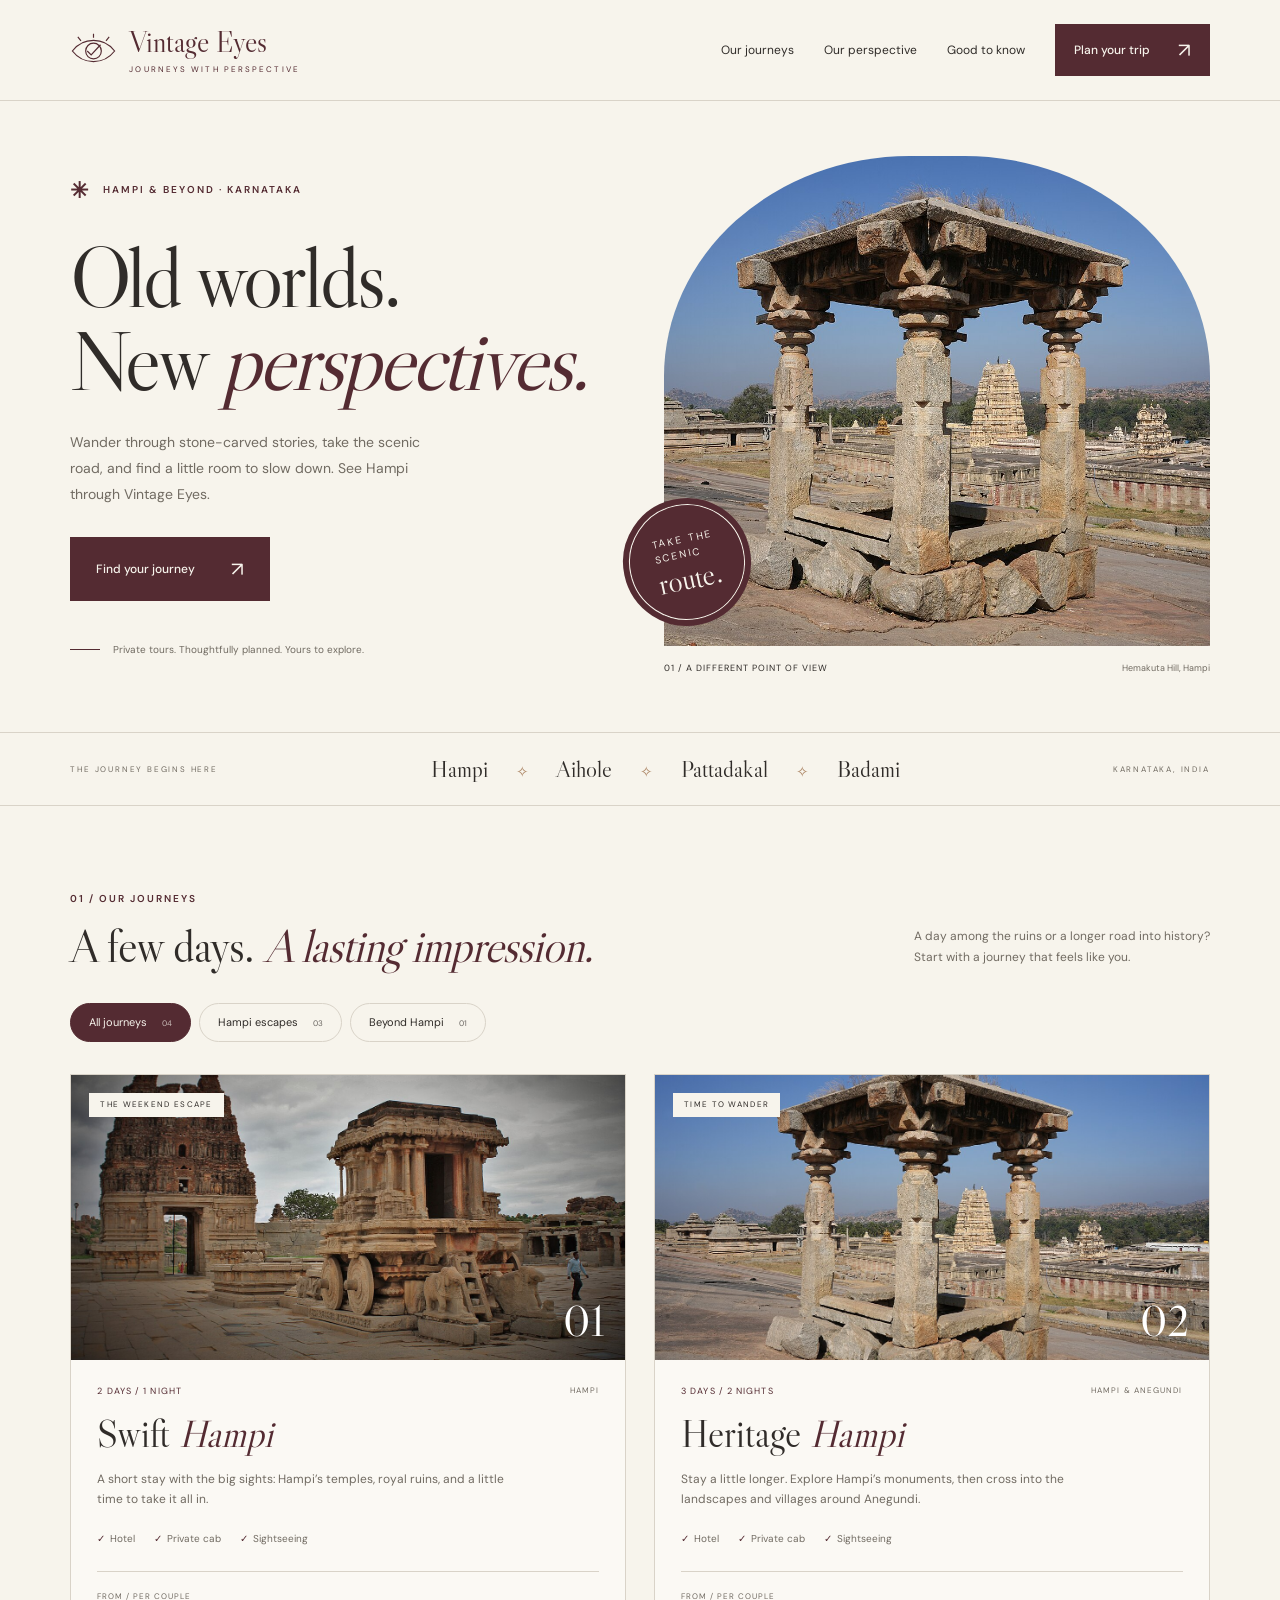
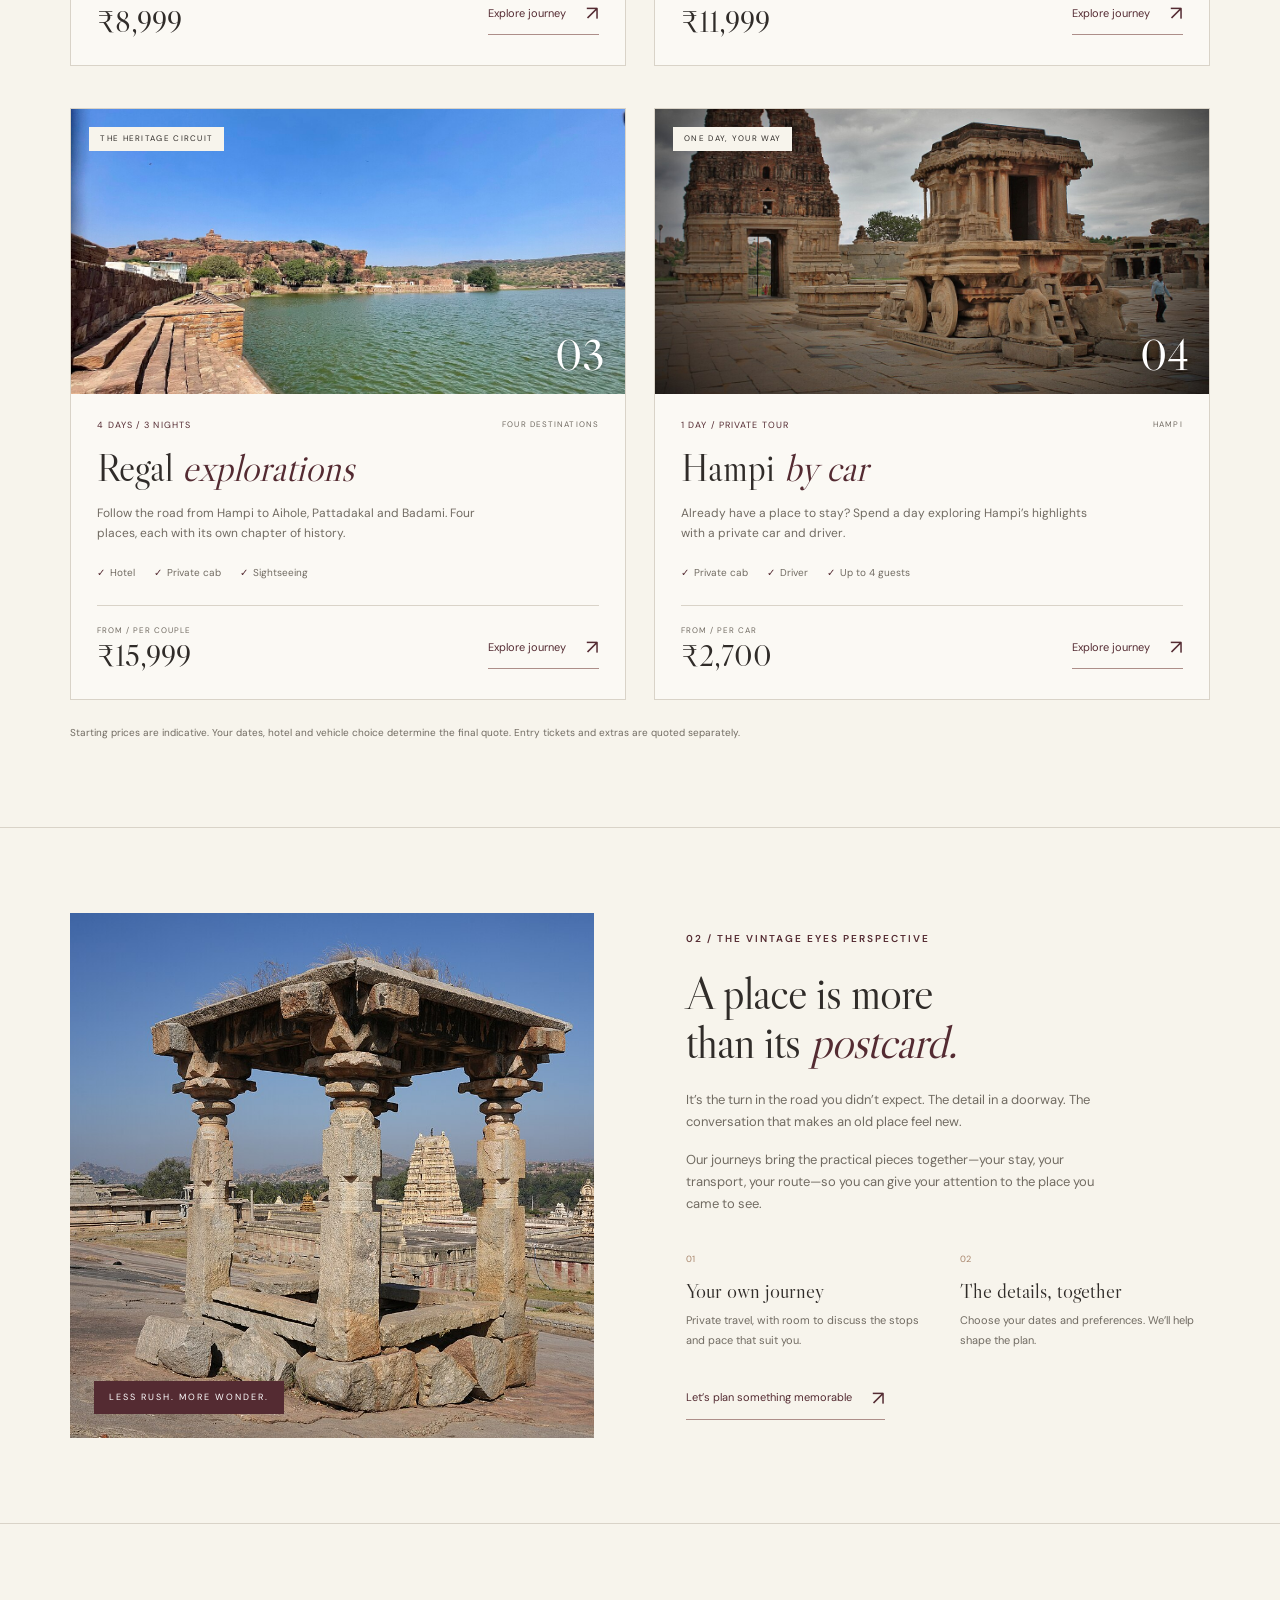
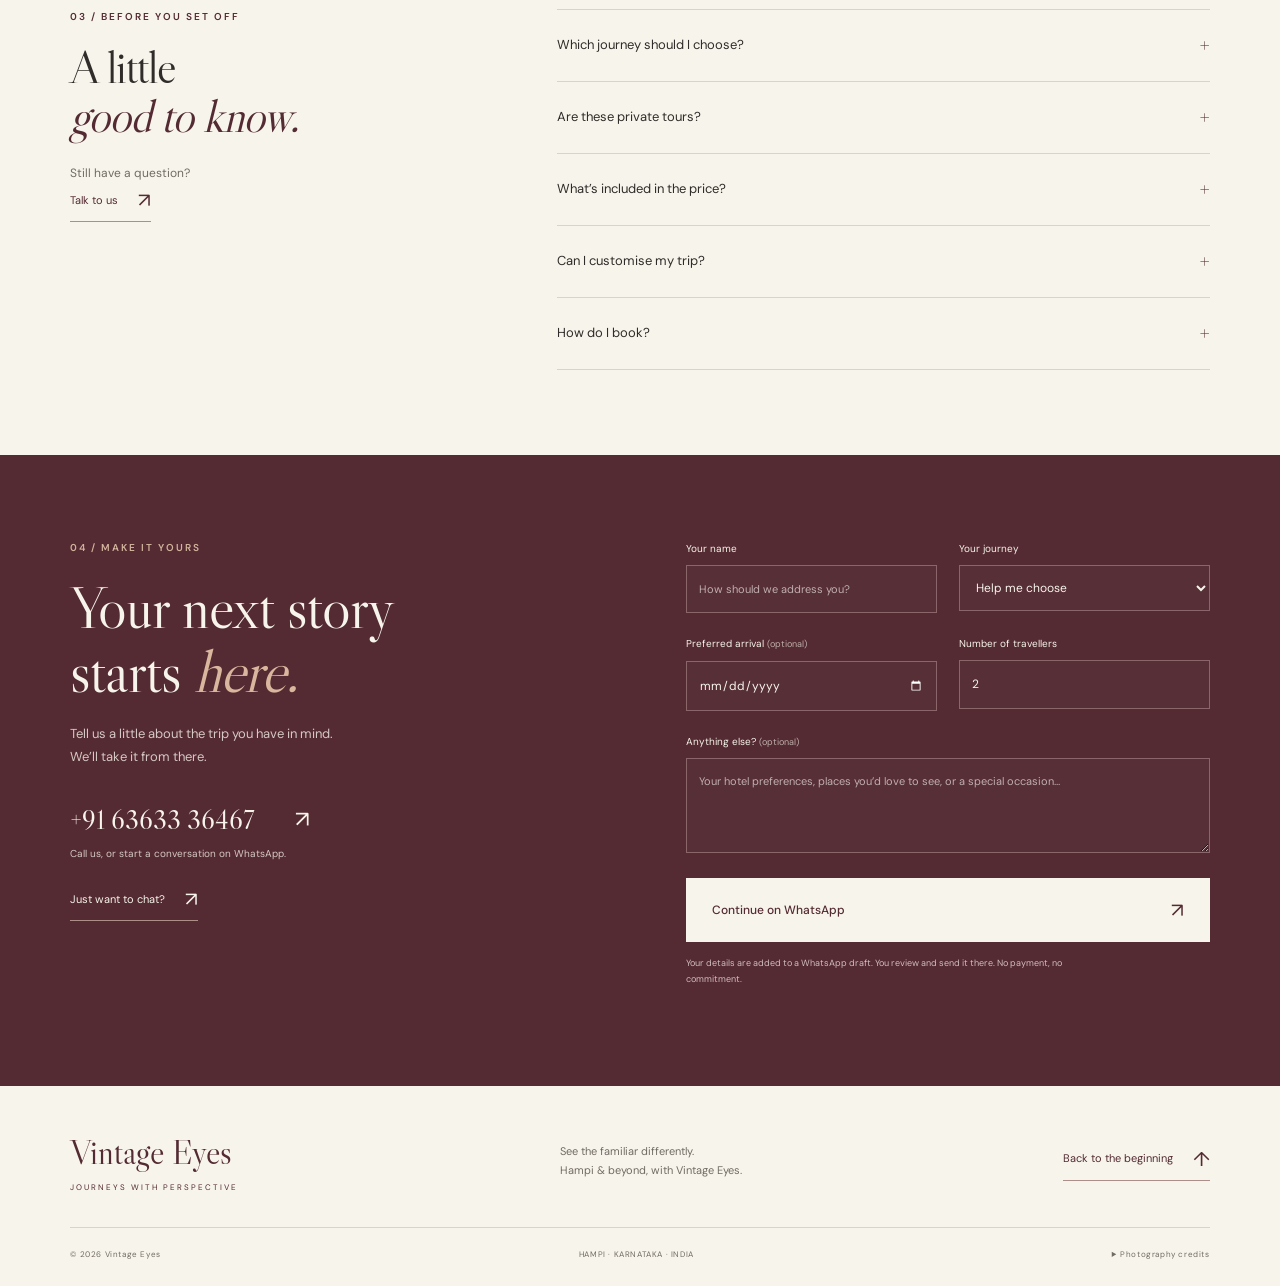
==== index.html @ c8a8be20 "Build initial Vintage Eyes static travel website" ====
<!doctype html>
<html lang="en">
<head>
  <meta charset="UTF-8">
  <meta name="viewport" content="width=device-width, initial-scale=1">
  <meta name="theme-color" content="#542b32">
  <title>Vintage Eyes — Hampi, at your own pace</title>
  <meta name="description" content="Discover Hampi with Vintage Eyes. Private sightseeing, two- and three-day Hampi stays, and a four-day heritage journey through Aihole, Pattadakal and Badami.">
  <meta property="og:title" content="Vintage Eyes — Hampi, at your own pace">
  <meta property="og:description" content="Four thoughtful ways to explore Hampi and beyond. Find your journey, then plan it with us.">
  <meta property="og:type" content="website">
  <link rel="icon" href="assets/favicon.svg" type="image/svg+xml">
  <link rel="stylesheet" href="assets/css/style.css">
  <script src="assets/js/site.js" defer></script>
</head>
<body>
  <a class="skip-link" href="#main">Skip to content</a>
  <header class="site-header">
    <a class="brand" href="./" aria-label="Vintage Eyes home"><svg viewBox="0 0 60 44" aria-hidden="true"><path d="M3 23C17 5 43 5 57 23C43 41 17 41 3 23Z"/><circle cx="30" cy="23" r="10"/><path d="m22 23 5 5 12-13M30 1v5M10 5l4 5M50 5l-4 5"/></svg><span>Vintage Eyes<small>JOURNEYS WITH PERSPECTIVE</small></span></a>
    <button class="menu-toggle" aria-expanded="false" aria-controls="navigation" hidden>Menu <span aria-hidden="true">☰</span></button>
    <nav id="navigation" aria-label="Main navigation"><a href="#journeys">Our journeys</a><a href="#perspective">Our perspective</a><a href="#questions">Good to know</a><a class="button small" href="#plan">Plan your trip <span aria-hidden="true">↗</span></a></nav>
  </header>
  <main id="main">
    <section class="hero" aria-labelledby="hero-title">
      <div class="hero-copy"><p class="eyebrow"><span class="sun" aria-hidden="true">✳</span> HAMPI & BEYOND · KARNATAKA</p><h1 id="hero-title">Old worlds.<br>New <em>perspectives.</em></h1><p class="hero-description">Wander through stone-carved stories, take the scenic road, and find a little room to slow down. See Hampi through Vintage Eyes.</p><a href="#journeys" class="button">Find your journey <span aria-hidden="true">↗</span></a><div class="hero-footnote"><span class="line" aria-hidden="true"></span> Private tours. Thoughtfully planned. Yours to explore.</div></div>
      <figure class="hero-image"><img src="assets/images/hampi.jpg" alt="A stone pavilion on Hemakuta Hill overlooking Virupaksha Temple in Hampi" width="1280" height="853" fetchpriority="high"><figcaption><span>01 / A DIFFERENT POINT OF VIEW</span><span>Hemakuta Hill, Hampi</span></figcaption><div class="image-stamp" aria-hidden="true">TAKE THE<br>SCENIC<br><i>route.</i></div></figure>
    </section>
    <div class="destination-strip"><span>THE JOURNEY BEGINS HERE</span><p>Hampi <i>✧</i> Aihole <i>✧</i> Pattadakal <i>✧</i> Badami</p><span>KARNATAKA, INDIA</span></div>
    <section id="journeys" class="journeys section" aria-labelledby="journeys-title">
      <div class="section-heading"><div><p class="eyebrow">01 / OUR JOURNEYS</p><h2 id="journeys-title">A few days. <em>A lasting impression.</em></h2></div><p>A day among the ruins or a longer road into history?<br>Start with a journey that feels like you.</p></div>
      <div class="filters" aria-label="Filter journeys" hidden><button class="filter active" data-filter="all" aria-pressed="true">All journeys <span>04</span></button><button class="filter" data-filter="hampi" aria-pressed="false">Hampi escapes <span>03</span></button><button class="filter" data-filter="circuit" aria-pressed="false">Beyond Hampi <span>01</span></button></div>
      <p id="filter-status" class="sr-only" aria-live="polite"></p>
      <div class="tour-grid">
        <article class="tour-card" data-category="hampi"><a class="tour-image" href="#plan" data-tour="swift" aria-label="Explore the Swift Hampi journey"><img src="assets/images/chariot.jpg" alt="The intricately carved Stone Chariot in the Vittala Temple courtyard" width="1280" height="853" loading="lazy"><span class="image-tag">THE WEEKEND ESCAPE</span><span class="tour-number">01</span></a><div class="tour-body"><p class="tour-meta">2 DAYS / 1 NIGHT <span>HAMPI</span></p><h3>Swift <em>Hampi</em></h3><p>A short stay with the big sights: Hampi’s temples, royal ruins, and a little time to take it all in.</p><div class="inclusion-row"><span>Hotel</span><span>Private cab</span><span>Sightseeing</span></div><div class="tour-bottom"><p><small>FROM / PER COUPLE</small><strong>₹8,999</strong></p><a class="text-link" href="#plan" data-tour="swift">Explore journey <span aria-hidden="true">↗</span></a></div></div></article>
        <article class="tour-card" data-category="hampi"><a class="tour-image" href="#plan" data-tour="heritage" aria-label="Explore the Heritage Hampi journey"><img src="assets/images/hampi.jpg" alt="Temples and boulders on Hemakuta Hill with Virupaksha Temple beyond" width="1280" height="853" loading="lazy"><span class="image-tag">TIME TO WANDER</span><span class="tour-number">02</span></a><div class="tour-body"><p class="tour-meta">3 DAYS / 2 NIGHTS <span>HAMPI & ANEGUNDI</span></p><h3>Heritage <em>Hampi</em></h3><p>Stay a little longer. Explore Hampi’s monuments, then cross into the landscapes and villages around Anegundi.</p><div class="inclusion-row"><span>Hotel</span><span>Private cab</span><span>Sightseeing</span></div><div class="tour-bottom"><p><small>FROM / PER COUPLE</small><strong>₹11,999</strong></p><a class="text-link" href="#plan" data-tour="heritage">Explore journey <span aria-hidden="true">↗</span></a></div></div></article>
        <article class="tour-card" data-category="circuit"><a class="tour-image" href="#plan" data-tour="regal" aria-label="Explore the Regal heritage circuit"><img src="assets/images/badami.jpg" alt="Agastya Lake, red sandstone cliffs and temples in Badami" width="1280" height="960" loading="lazy"><span class="image-tag">THE HERITAGE CIRCUIT</span><span class="tour-number">03</span></a><div class="tour-body"><p class="tour-meta">4 DAYS / 3 NIGHTS <span>FOUR DESTINATIONS</span></p><h3>Regal <em>explorations</em></h3><p>Follow the road from Hampi to Aihole, Pattadakal and Badami. Four places, each with its own chapter of history.</p><div class="inclusion-row"><span>Hotel</span><span>Private cab</span><span>Sightseeing</span></div><div class="tour-bottom"><p><small>FROM / PER COUPLE</small><strong>₹15,999</strong></p><a class="text-link" href="#plan" data-tour="regal">Explore journey <span aria-hidden="true">↗</span></a></div></div></article>
        <article class="tour-card" data-category="hampi"><a class="tour-image sightseeing-image" href="#plan" data-tour="sightseeing" aria-label="Explore Hampi sightseeing by car"><img src="assets/images/chariot.jpg" alt="Stone carvings and pillared architecture at Hampi’s Vittala Temple" width="1280" height="853" loading="lazy"><span class="image-tag">ONE DAY, YOUR WAY</span><span class="tour-number">04</span></a><div class="tour-body"><p class="tour-meta">1 DAY / PRIVATE TOUR <span>HAMPI</span></p><h3>Hampi <em>by car</em></h3><p>Already have a place to stay? Spend a day exploring Hampi’s highlights with a private car and driver.</p><div class="inclusion-row"><span>Private cab</span><span>Driver</span><span>Up to 4 guests</span></div><div class="tour-bottom"><p><small>FROM / PER CAR</small><strong>₹2,700</strong></p><a class="text-link" href="#plan" data-tour="sightseeing">Explore journey <span aria-hidden="true">↗</span></a></div></div></article>
      </div><p class="price-note">Starting prices are indicative. Your dates, hotel and vehicle choice determine the final quote. Entry tickets and extras are quoted separately.</p>
    </section>
    <section id="perspective" class="perspective section" aria-labelledby="perspective-title"><div class="perspective-photo"><img src="assets/images/hampi.jpg" alt="A quiet stone pavilion framed by Hampi’s granite landscape" width="1280" height="853" loading="lazy"><span>LESS RUSH. MORE WONDER.</span></div><div class="perspective-copy"><p class="eyebrow">02 / THE VINTAGE EYES PERSPECTIVE</p><h2 id="perspective-title">A place is more<br>than its <em>postcard.</em></h2><p>It’s the turn in the road you didn’t expect. The detail in a doorway. The conversation that makes an old place feel new.</p><p>Our journeys bring the practical pieces together—your stay, your transport, your route—so you can give your attention to the place you came to see.</p><div class="principles"><div><span>01</span><h3>Your own journey</h3><p>Private travel, with room to discuss the stops and pace that suit you.</p></div><div><span>02</span><h3>The details, together</h3><p>Choose your dates and preferences. We’ll help shape the plan.</p></div></div><a class="text-link" href="#plan">Let’s plan something memorable <span aria-hidden="true">↗</span></a></div></section>
    <section id="questions" class="faq section" aria-labelledby="questions-title"><div><p class="eyebrow">03 / BEFORE YOU SET OFF</p><h2 id="questions-title">A little<br><em>good to know.</em></h2><p>Still have a question?<br><a class="text-link" href="tel:+916363336467">Talk to us <span aria-hidden="true">↗</span></a></p></div><div class="faq-list"><details><summary>Which journey should I choose?</summary><p>Choose the car tour for a single day without accommodation, Swift for a short Hampi stay, Heritage for more time in Hampi and Anegundi, or Regal for the wider heritage circuit.</p></details><details><summary>Are these private tours?</summary><p>Yes. These journeys use a private vehicle rather than a shared group departure. Tell us your group size so we can discuss a suitable vehicle.</p></details><details><summary>What’s included in the price?</summary><p>Swift, Heritage and Regal include a hotel, private cab and sightseeing. The day tour includes a car and driver, without a hotel. Confirm the exact inclusions, vehicle allowance, meals and additional fees with us before booking.</p></details><details><summary>Can I customise my trip?</summary><p>Yes. Share your dates, group size, preferred stay and the places you want to visit. We’ll discuss what fits into your itinerary and provide a personalised quote.</p></details><details><summary>How do I book?</summary><p>Start with a call or WhatsApp enquiry. We’ll confirm availability, the itinerary, pricing and booking terms with you. Sending an enquiry does not reserve a tour or take a payment.</p></details></div></section>
    <section id="plan" class="plan section" aria-labelledby="plan-title"><div class="plan-copy"><p class="eyebrow">04 / MAKE IT YOURS</p><h2 id="plan-title">Your next story<br>starts <em>here.</em></h2><p>Tell us a little about the trip you have in mind.<br>We’ll take it from there.</p><a class="contact-number" href="tel:+916363336467">+91 63633 36467 <span aria-hidden="true">↗</span></a><p class="contact-caption">Call us, or start a conversation on WhatsApp.</p><a class="text-link" href="https://wa.me/916363336467" target="_blank" rel="noopener noreferrer">Just want to chat? <span aria-hidden="true">↗</span></a></div><form id="enquiry-form" action="https://wa.me/916363336467" method="get" target="_blank" rel="noopener noreferrer"><div class="form-grid"><label>Your name<input name="traveller" autocomplete="name" placeholder="How should we address you?" maxlength="80" required></label><label>Your journey<select id="journey-select" name="journey"><option value="Not sure yet">Help me choose</option><option value="Swift Hampi — 2 days">Swift Hampi · 2 days</option><option value="Heritage Hampi — 3 days">Heritage Hampi · 3 days</option><option value="Regal heritage circuit — 4 days">Regal explorations · 4 days</option><option value="Hampi sightseeing by car — 1 day">Hampi by car · 1 day</option></select></label><label>Preferred arrival <span>(optional)</span><input type="date" name="arrival" id="arrival"></label><label>Number of travellers<input type="number" name="guests" min="1" max="50" step="1" value="2" required></label><label class="full-width">Anything else? <span>(optional)</span><textarea name="notes" rows="3" maxlength="1500" placeholder="Your hotel preferences, places you’d love to see, or a special occasion…"></textarea></label></div><button class="button" type="submit">Continue on WhatsApp <span aria-hidden="true">↗</span></button><p class="form-note">Your details are added to a WhatsApp draft. You review and send it there. No payment, no commitment.</p><p id="form-status" class="form-note" role="status"></p><noscript><p class="form-note">For a personalised enquiry, <a href="https://wa.me/916363336467">open WhatsApp</a> or call the number above.</p></noscript></form></section>
  </main>
  <footer class="site-footer"><div class="footer-top"><a class="footer-brand" href="./">Vintage Eyes<span>JOURNEYS WITH PERSPECTIVE</span></a><p>See the familiar differently.<br>Hampi & beyond, with Vintage Eyes.</p><a href="#main" class="text-link">Back to the beginning <span aria-hidden="true">↑</span></a></div><div class="footer-bottom"><span>© <span id="year">2026</span> Vintage Eyes</span><span>HAMPI · KARNATAKA · INDIA</span><details class="credits"><summary>Photography credits</summary><p>Hemakuta Hill: <a href="https://commons.wikimedia.org/wiki/File:Hampi_-_Hemakuta_Hill,_Virupaksha_Temple.jpg" target="_blank" rel="noopener noreferrer">Ingo Mehling</a>. Stone Chariot: <a href="https://commons.wikimedia.org/wiki/File:Stone_Chariot,_Hampi_2.jpg" target="_blank" rel="noopener noreferrer">Ajayreddykalavalli</a>. Agastya Lake: <a href="https://commons.wikimedia.org/wiki/File:Agastya_Lake_with_Badami_Temples.jpg" target="_blank" rel="noopener noreferrer">Mbigul</a>. All via Wikimedia Commons, <a href="https://creativecommons.org/licenses/by-sa/4.0/" target="_blank" rel="noopener noreferrer">CC BY-SA 4.0</a>. Images resized and cropped for display; image adaptations retain the same license.</p></details></div></footer>
  <dialog id="tour-dialog" aria-labelledby="dialog-title"><button class="dialog-close" aria-label="Close journey details">×</button><div id="dialog-content"></div><button class="button" id="dialog-enquire">Plan this journey <span aria-hidden="true">↗</span></button><p class="dialog-note">Availability and the final itinerary are confirmed when you enquire.</p></dialog>
</body>
</html>
---- assets/css/style.css ----
@import url('https://fonts.googleapis.com/css2?family=DM+Sans:wght@400;500;600;700&family=Libre+Caslon+Display&display=swap');
:root{--paper:#f7f4ec;--ink:#302c29;--wine:#542b32;--muted:#716b62;--line:#d9d3c8;--serif:'Libre Caslon Display',Georgia,serif;--sans:'DM Sans',Arial,sans-serif}
*{box-sizing:border-box}html{scroll-behavior:smooth;scroll-padding-top:110px}body{margin:0;background:var(--paper);color:var(--ink);font:15px/1.7 var(--sans)}a{color:inherit;text-decoration:none}button,input,select,textarea{font:inherit}button,a,input,select,textarea,summary{-webkit-tap-highlight-color:transparent}button,a,summary{touch-action:manipulation}button{cursor:pointer}img{display:block;max-width:100%;object-fit:cover}button{color:inherit}h1,h2,h3,p,figure{margin:0}h1,h2,h3{font-weight:400}h1,h2,h3,em{font-family:var(--serif)}em{font-style:italic;color:var(--wine)}button:focus-visible,a:focus-visible,summary:focus-visible{outline:3px solid #b58251;outline-offset:5px}input:focus,select:focus,textarea:focus{outline:2px solid var(--wine);outline-offset:3px}[hidden]{display:none!important}.sr-only{position:absolute;width:1px;height:1px;padding:0;margin:-1px;overflow:hidden;clip:rect(0,0,0,0);white-space:nowrap;border:0}.skip-link{position:fixed;top:10px;left:10px;z-index:100;transform:translateY(-200%);background:var(--wine);color:white;padding:10px 20px}.skip-link:focus{transform:none}
.site-header{display:flex;align-items:center;justify-content:space-between;gap:24px;padding:24px 5.5%;border-bottom:1px solid var(--line);position:relative;z-index:5}.brand{display:flex;align-items:center;gap:12px}.brand svg{width:47px;fill:none;stroke:var(--wine);stroke-width:1.5}.brand>span{font:29px/1 var(--serif);color:var(--wine)}.brand small{display:block;margin-top:8px;font:8px/1 var(--sans);letter-spacing:2.1px}nav{display:flex;gap:30px;align-items:center;font-size:12px}nav>a:not(.button){position:relative}nav>a:not(.button):after{content:'';position:absolute;left:0;bottom:-5px;width:0;height:1px;background:var(--wine);transition:width .2s}nav>a:hover:after{width:100%}.button{display:inline-flex;justify-content:space-between;align-items:center;gap:36px;background:var(--wine);color:var(--paper);padding:16px 25px;border:1px solid var(--wine);font-size:12px;line-height:1.5;font-weight:500;transition:background .2s,transform .2s}.button:hover{background:#713d45;transform:translateY(-2px)}.button span{font-size:20px;font-weight:400}.button.small{padding:10px 18px;gap:28px}.eyebrow{font-size:10px;letter-spacing:2px;font-weight:600;line-height:1.6;color:var(--wine)}.sun{font-size:22px;vertical-align:middle;margin-right:9px}
.hero{display:grid;grid-template-columns:1fr 1fr;max-width:1600px;margin:0 auto;padding:54px 5.5% 56px;gap:48px;align-items:center}.hero-copy{padding:18px 0}.hero h1{font-size:clamp(64px,6.6vw,106px);line-height:.98;letter-spacing:-3px;margin:28px 0}.hero-description{max-width:365px;color:var(--muted);font-size:14px;line-height:1.85;margin-bottom:30px}.hero-footnote{font-size:10px;color:var(--muted);margin-top:40px;display:flex;align-items:center;gap:13px}.line{width:30px;height:1px;background:var(--wine)}.hero-image{position:relative}.hero-image>img{width:100%;height:490px;object-position:47% center;border-radius:45% 45% 0 0}.hero-image figcaption{display:flex;justify-content:space-between;gap:15px;margin-top:15px;font-size:9px;letter-spacing:1px}.hero-image figcaption span:last-child{letter-spacing:0;color:var(--muted)}.image-stamp{position:absolute;bottom:56px;left:-35px;width:116px;height:116px;display:flex;flex-direction:column;justify-content:center;align-items:center;border-radius:50%;border:1px solid var(--paper);outline:6px solid var(--wine);background:var(--wine);color:var(--paper);font-size:10px;letter-spacing:2px;line-height:1.5;transform:rotate(-12deg)}.image-stamp i{font:30px/1 var(--serif);letter-spacing:0;margin-top:3px}.destination-strip{border-top:1px solid var(--line);border-bottom:1px solid var(--line);display:flex;justify-content:space-between;align-items:center;gap:25px;padding:22px 5.5%}.destination-strip>span{font-size:8px;letter-spacing:1.8px;color:var(--muted)}.destination-strip p{font:23px var(--serif)}.destination-strip i{font:15px var(--sans);color:#aa8260;margin:0 22px}
.section{padding:85px 5.5%;max-width:1600px;margin:auto}.section-heading{display:flex;justify-content:space-between;gap:35px;align-items:end;margin-bottom:30px}h2{font-size:clamp(38px,3.6vw,58px);line-height:1.06;letter-spacing:-1px}.section-heading h2{margin-top:15px}.section-heading>p{color:var(--muted);font-size:12px;max-width:310px;padding-bottom:4px}.filters{display:flex;gap:8px;margin:32px 0}.filter{background:transparent;border:1px solid var(--line);padding:9px 18px;border-radius:30px;font-size:11px}.filter span{margin-left:12px;font-size:8px;opacity:.7}.filter.active{background:var(--wine);color:var(--paper);border-color:var(--wine)}.filter:hover{border-color:var(--wine)}.tour-grid{display:grid;grid-template-columns:repeat(2,minmax(0,1fr));gap:42px 28px}.tour-card{border:1px solid var(--line);background:#fbf9f4}.tour-image{position:relative;overflow:hidden;display:block}.tour-image img{width:100%;height:285px;transition:transform .6s}.tour-image:hover img{transform:scale(1.035)}.image-tag{position:absolute;top:18px;left:18px;background:var(--paper);padding:5px 11px;font-size:8px;letter-spacing:1.3px}.tour-number{position:absolute;bottom:12px;right:20px;color:white;font:44px var(--serif);text-shadow:0 1px 8px #0006}.tour-body{padding:24px 26px}.tour-meta{font-size:9px;letter-spacing:1.1px;display:flex;justify-content:space-between;gap:10px;color:var(--wine)}.tour-meta span{color:var(--muted);font-size:8px}.tour-body h3{font-size:38px;line-height:1.2;margin:12px 0}.tour-body>p:not(.tour-meta){color:var(--muted);font-size:12px;max-width:410px;min-height:41px}.inclusion-row{display:flex;gap:19px;margin:20px 0 24px;font-size:10px;color:var(--muted)}.inclusion-row span:before{content:'✓';color:var(--wine);margin-right:5px}.tour-bottom{border-top:1px solid var(--line);padding-top:18px;display:flex;align-items:center;justify-content:space-between;gap:10px}.tour-bottom small{display:block;font-size:8px;letter-spacing:1px;color:var(--muted)}.tour-bottom strong{font-weight:400;font:30px var(--serif)}.text-link{display:inline-flex;align-items:center;gap:20px;font-size:11px;color:var(--wine);border-bottom:1px solid #ad8e89;padding-bottom:4px}.text-link span{font-size:20px}.text-link:hover{color:#925762}.price-note{font-size:10px;line-height:1.8;color:var(--muted);margin-top:24px}.sightseeing-image img{object-position:center 64%}
.perspective{display:grid;grid-template-columns:1fr 1fr;gap:8%;border-top:1px solid var(--line);align-items:center}.perspective-photo{position:relative}.perspective-photo img{height:525px;width:100%;object-position:35% center}.perspective-photo>span{position:absolute;bottom:24px;left:24px;font-size:9px;letter-spacing:2px;color:white;background:var(--wine);padding:9px 15px}.perspective-copy h2{margin:22px 0}.perspective-copy>p:not(.eyebrow){font-size:13px;color:var(--muted);margin:16px 0;max-width:420px}.principles{display:grid;grid-template-columns:1fr 1fr;gap:25px;margin:30px 0}.principles>div>span{font-size:9px;color:#a8856c}.principles h3{font:21px var(--serif);margin:7px 0}.principles p{font-size:11px;color:var(--muted);line-height:1.8}.faq{display:grid;grid-template-columns:.85fr 1.4fr;gap:8%;border-top:1px solid var(--line)}.faq h2{margin:18px 0 22px}.faq>div>p:not(.eyebrow){color:var(--muted);font-size:12px}.faq-list details{border-bottom:1px solid var(--line);padding:20px 0}.faq-list details:first-child{border-top:1px solid var(--line)}.faq-list summary{cursor:pointer;list-style:none;display:flex;justify-content:space-between;gap:15px;font-size:13px;align-items:center}.faq-list summary::-webkit-details-marker{display:none}.faq-list summary:after{content:'+';font:25px var(--serif);color:var(--wine)}.faq-list details[open] summary:after{content:'−'}.faq-list details p{font-size:12px;color:var(--muted);margin-top:15px;max-width:550px}
.plan{background:var(--wine);color:var(--paper);display:grid;grid-template-columns:1fr 1fr;gap:8%;max-width:none}.plan .eyebrow{color:#d1b49d}.plan h2{font-size:clamp(48px,4.7vw,72px);margin:20px 0}.plan em{color:#d9b79e}.plan-copy>p:not(.eyebrow){color:#d6c8c4;font-size:13px}.contact-number{display:inline-flex;align-items:center;gap:40px;font:27px var(--serif);margin-top:35px}.contact-number span{font:23px var(--sans)}.plan-copy .contact-caption{font-size:10px!important;margin:8px 0 20px}.plan .text-link{color:var(--paper)}.form-grid{display:grid;grid-template-columns:1fr 1fr;gap:22px}.form-grid label{font-size:10px;display:block}.form-grid label>span{opacity:.65;font-size:9px}.form-grid input,.form-grid select,.form-grid textarea{margin-top:8px;display:block;width:100%;min-width:0;border:1px solid #8a666b;border-radius:0;background:#ffffff05;color:var(--paper);padding:13px 12px;font-size:12px;color-scheme:dark}.form-grid input::placeholder,.form-grid textarea::placeholder{color:#c0aeb0;font-size:11px}.form-grid select{height:46px}.form-grid select option{background:var(--wine)}.form-grid input:focus,.form-grid select:focus,.form-grid textarea:focus{outline-color:#d9b79e}.form-grid textarea{resize:vertical;min-height:95px}.full-width{grid-column:1/-1}.plan form .button{background:var(--paper);color:var(--wine);margin-top:25px;width:100%;border-color:var(--paper)}.plan form .button:hover{background:#e8dacc}.form-note{font-size:9px;color:#d1bcbf;line-height:1.8;margin-top:13px;max-width:390px}.form-note a{text-decoration:underline}.site-footer{padding:45px 5.5% 25px}.footer-top{display:flex;justify-content:space-between;align-items:center;gap:30px;padding-bottom:35px}.footer-brand{font:34px var(--serif);color:var(--wine)}.footer-brand span{display:block;font:8px var(--sans);letter-spacing:2px;margin-top:9px}.footer-top>p{font-size:11px;color:var(--muted)}.footer-bottom{display:flex;align-items:start;justify-content:space-between;gap:20px;padding-top:20px;border-top:1px solid var(--line);font-size:8px;letter-spacing:.6px;color:var(--muted)}.credits{max-width:280px}.credits summary{cursor:pointer;text-align:right}.credits p{margin-top:12px;font-size:10px;letter-spacing:0}.credits a{text-decoration:underline}
dialog{width:min(620px,calc(100% - 32px));max-height:85dvh;background:var(--paper);color:var(--ink);border:0;padding:40px;box-shadow:0 20px 80px #0003;overflow:auto}dialog::backdrop{background:#21191bbf;backdrop-filter:blur(3px)}body.modal-open{overflow:hidden}.dialog-close{position:absolute;right:14px;top:8px;background:none;border:0;font-size:30px;padding:0 10px}.dialog-image{height:180px;width:100%;margin-bottom:24px}.dialog-title{font:42px/1.1 var(--serif);margin:12px 0 8px}.dialog-price{font-size:13px;color:var(--wine);margin:12px 0}.dialog-description{font-size:12px;color:var(--muted)}.itinerary{padding:0;list-style:none;margin:24px 0}.itinerary li{padding:12px 0;border-top:1px solid var(--line)}.itinerary strong{display:block;font-size:11px;font-weight:500}.itinerary p{font-size:11px;color:var(--muted);margin-top:4px}.dialog-inclusions{font-size:11px;color:var(--muted);margin:18px 0}.dialog-note{font-size:9px;color:var(--muted);margin-top:12px}.menu-toggle{background:none;border:1px solid var(--line);padding:8px 12px;font-size:11px}.menu-toggle span{margin-left:10px}
@media(min-width:1600px){.destination-strip,.site-header,.site-footer,.plan{padding-left:max(5.5%,calc((100vw - 1424px)/2));padding-right:max(5.5%,calc((100vw - 1424px)/2))}}
@media(max-width:1000px){nav{gap:18px}.hero{gap:35px}.hero h1{font-size:75px}.hero-image>img{height:430px}.hero-image figcaption{font-size:8px}.destination-strip i{margin:0 14px}.destination-strip>span{font-size:7px}.section-heading{display:block}.section-heading>p{margin-top:18px}.perspective{gap:6%}.tour-meta{font-size:8px}.tour-meta span{font-size:7px}.tour-bottom .text-link{gap:8px}.plan{gap:5%}.form-grid{gap:15px}}
@media(max-width:760px){html{scroll-padding-top:25px}.site-header{padding:20px 6%;align-items:center;flex-wrap:wrap}.brand>span{font-size:27px}.brand svg{width:40px}.brand small{font-size:7px}nav{flex-wrap:wrap;width:100%;gap:20px;padding-top:10px}nav .button{padding:8px 14px}.js-enabled nav{display:none}.js-enabled nav.is-open{display:flex}.hero{grid-template-columns:1fr;padding:35px 6% 38px;gap:35px}.hero h1{font-size:clamp(64px,12vw,90px);letter-spacing:-2px;margin:22px 0}.hero-description{max-width:400px}.hero-footnote{margin-top:25px}.hero-image{margin-left:18px}.hero-image>img{height:450px;max-height:110vw}.image-stamp{width:95px;height:95px;font-size:8px;left:-18px;bottom:55px}.image-stamp i{font-size:25px}.destination-strip{justify-content:center;padding:20px 6%}.destination-strip>span{display:none}.destination-strip p{font-size:21px}.destination-strip i{margin:0 11px}.section{padding:55px 6%}.section-heading h2{font-size:42px;max-width:440px}.section-heading h2 em{display:block}.filters{flex-wrap:wrap;gap:7px;margin:26px 0}.filter{font-size:10px;padding:8px 13px}.filter span{margin-left:8px}.tour-grid{gap:24px;grid-template-columns:1fr}.tour-image img{height:280px}.tour-body{padding:22px}.tour-meta{font-size:9px}.tour-meta span{font-size:8px}.tour-body>p:not(.tour-meta){min-height:0}.tour-bottom .text-link{gap:18px}.perspective{grid-template-columns:1fr;gap:32px}.perspective-photo img{height:370px}.perspective-copy h2{font-size:48px}.perspective-copy>p:not(.eyebrow){max-width:none}.faq{grid-template-columns:1fr;gap:30px}.faq h2{font-size:46px}.faq-list details{padding:17px 0}.plan{grid-template-columns:1fr;gap:38px}.plan h2{font-size:60px}.form-grid{gap:18px}.plan form .button{padding:16px 20px}.footer-top{align-items:start;flex-wrap:wrap}.footer-top>p{display:none}.footer-brand{font-size:28px}.footer-top .text-link{font-size:9px;gap:12px}.footer-bottom{flex-wrap:wrap}.footer-bottom>span:nth-child(2){display:none}.credits{max-width:220px}.credits summary{text-align:left}dialog{padding:30px 24px}.dialog-title{font-size:36px}}
@media(prefers-reduced-motion:reduce){html{scroll-behavior:auto}*,*:before,*:after{transition:none!important;animation:none!important}}

.menu-toggle{display:none}
@media(max-width:760px){.menu-toggle{display:block}}
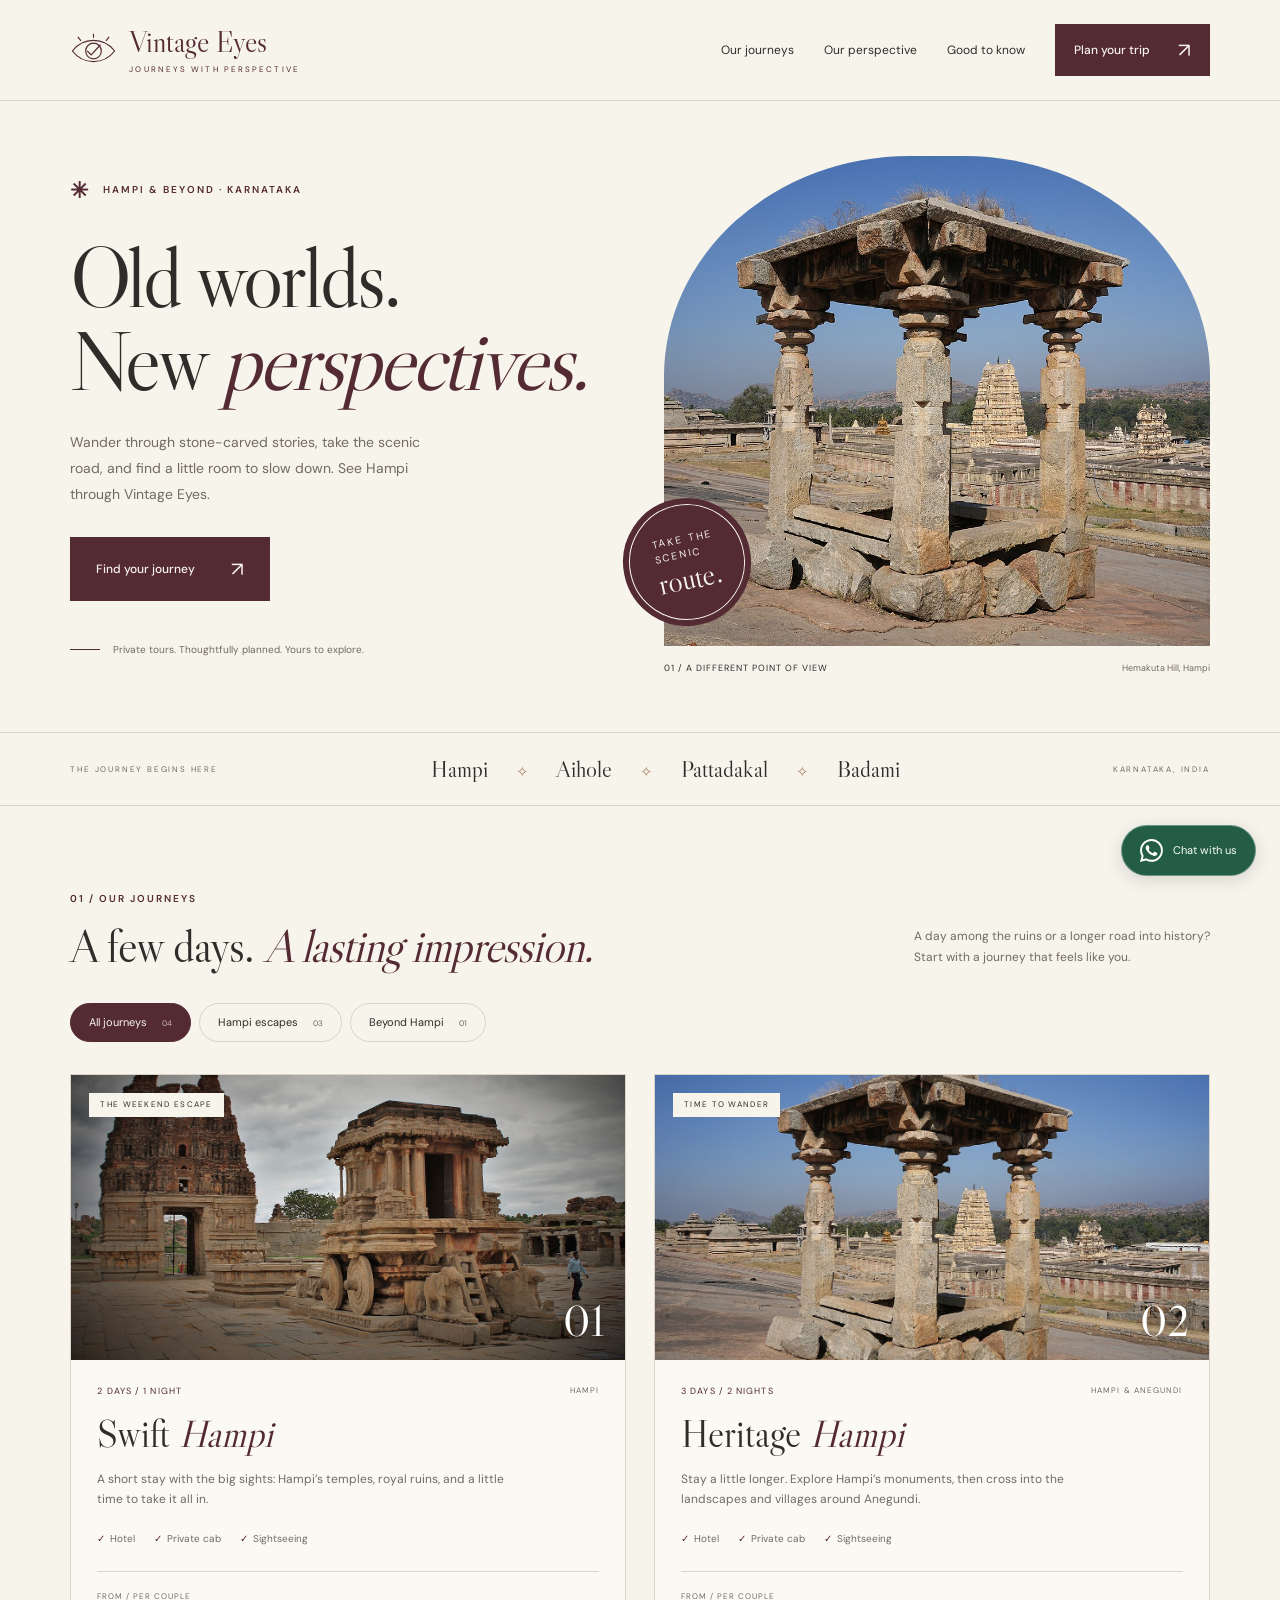
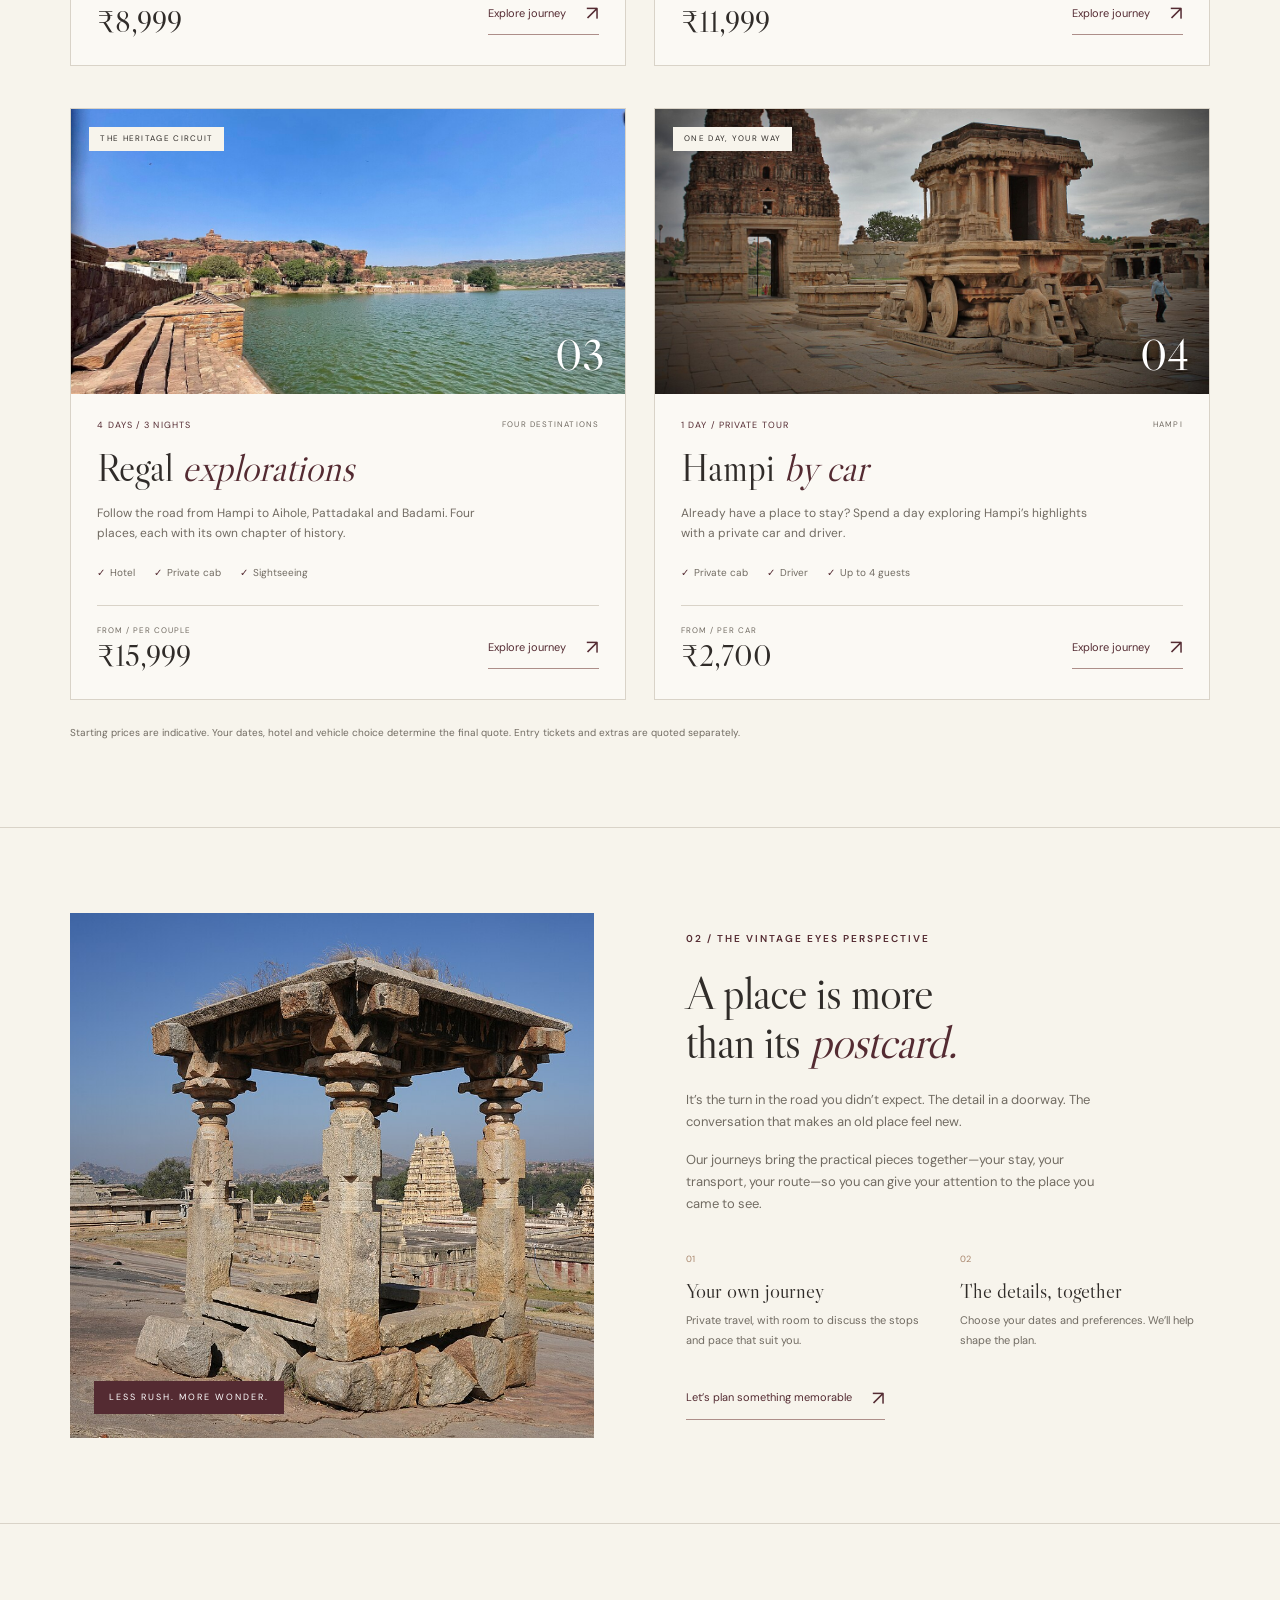
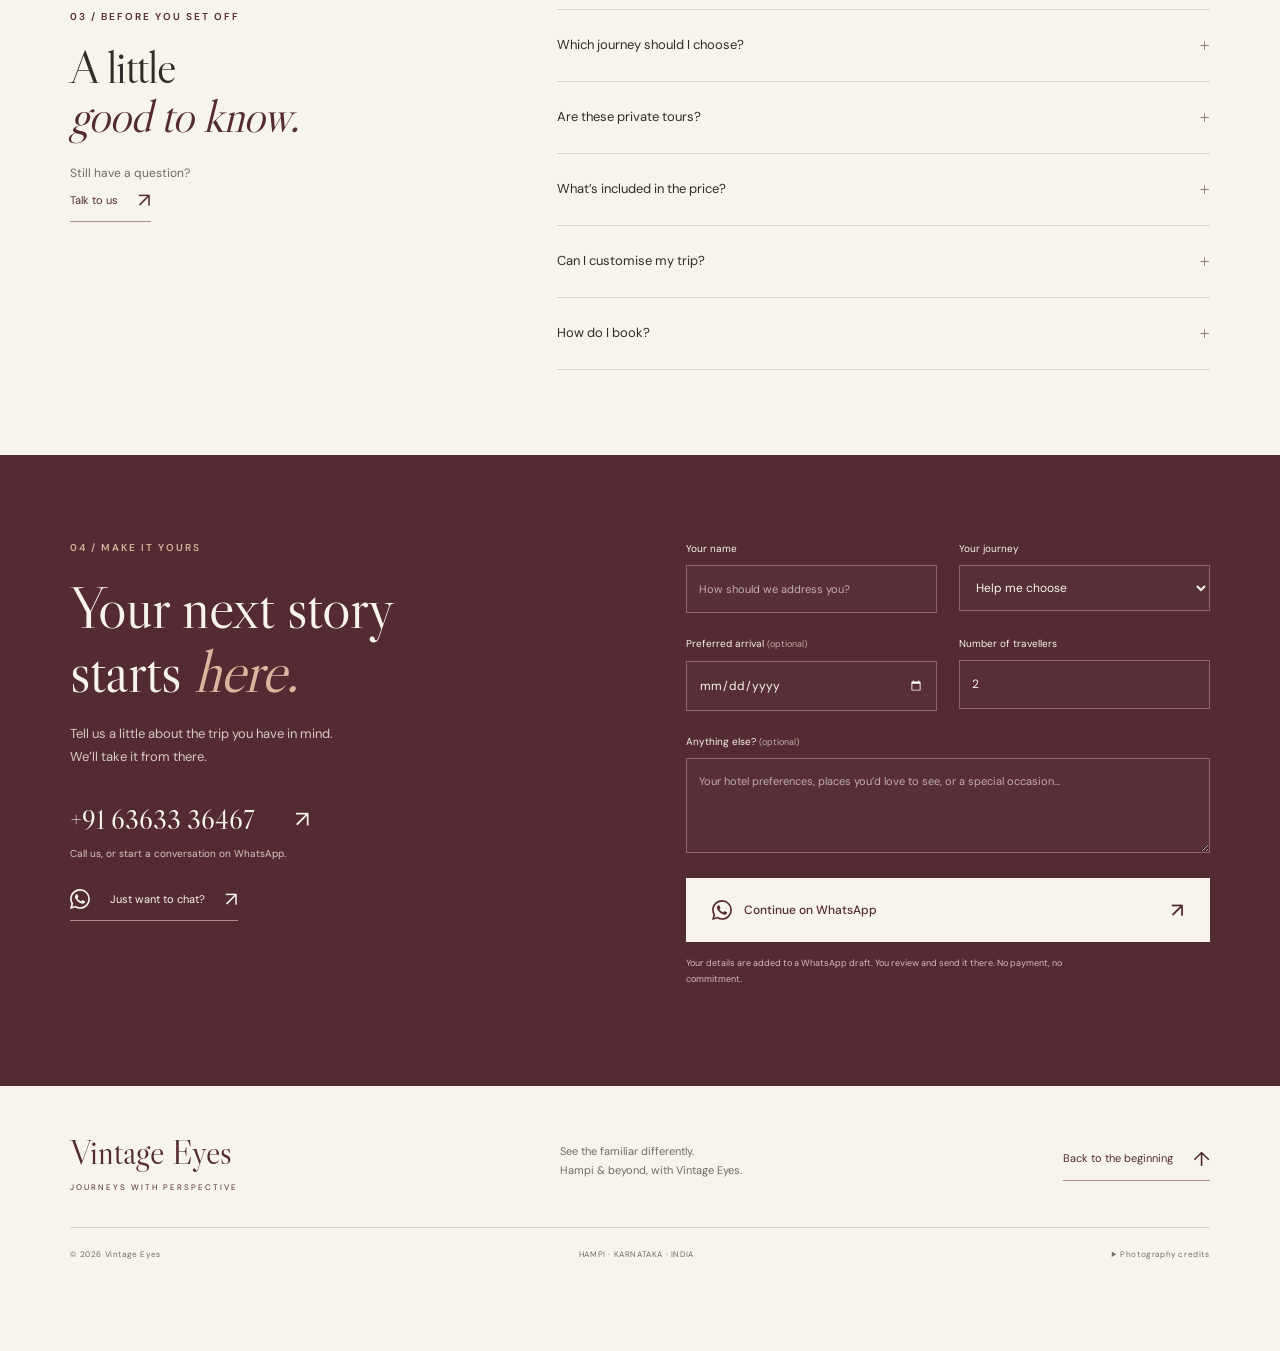
==== commit 8d4f8f56: "Add dedicated tour pages and improve WhatsApp enquiries" ====
--- a/index.html
+++ b/index.html
@@ -9,6 +9,9 @@
   <meta property="og:title" content="Vintage Eyes — Hampi, at your own pace">
   <meta property="og:description" content="Four thoughtful ways to explore Hampi and beyond. Find your journey, then plan it with us.">
   <meta property="og:type" content="website">
+  <link rel="canonical" href="https://vintageeyestours.in/">
+  <meta property="og:url" content="https://vintageeyestours.in/">
+  <meta property="og:image" content="https://vintageeyestours.in/assets/images/hampi.jpg">
   <link rel="icon" href="assets/favicon.svg" type="image/svg+xml">
   <link rel="stylesheet" href="assets/css/style.css">
   <script src="assets/js/site.js" defer></script>
@@ -31,17 +34,25 @@
       <div class="filters" aria-label="Filter journeys" hidden><button class="filter active" data-filter="all" aria-pressed="true">All journeys <span>04</span></button><button class="filter" data-filter="hampi" aria-pressed="false">Hampi escapes <span>03</span></button><button class="filter" data-filter="circuit" aria-pressed="false">Beyond Hampi <span>01</span></button></div>
       <p id="filter-status" class="sr-only" aria-live="polite"></p>
       <div class="tour-grid">
-        <article class="tour-card" data-category="hampi"><a class="tour-image" href="#plan" data-tour="swift" aria-label="Explore the Swift Hampi journey"><img src="assets/images/chariot.jpg" alt="The intricately carved Stone Chariot in the Vittala Temple courtyard" width="1280" height="853" loading="lazy"><span class="image-tag">THE WEEKEND ESCAPE</span><span class="tour-number">01</span></a><div class="tour-body"><p class="tour-meta">2 DAYS / 1 NIGHT <span>HAMPI</span></p><h3>Swift <em>Hampi</em></h3><p>A short stay with the big sights: Hampi’s temples, royal ruins, and a little time to take it all in.</p><div class="inclusion-row"><span>Hotel</span><span>Private cab</span><span>Sightseeing</span></div><div class="tour-bottom"><p><small>FROM / PER COUPLE</small><strong>₹8,999</strong></p><a class="text-link" href="#plan" data-tour="swift">Explore journey <span aria-hidden="true">↗</span></a></div></div></article>
-        <article class="tour-card" data-category="hampi"><a class="tour-image" href="#plan" data-tour="heritage" aria-label="Explore the Heritage Hampi journey"><img src="assets/images/hampi.jpg" alt="Temples and boulders on Hemakuta Hill with Virupaksha Temple beyond" width="1280" height="853" loading="lazy"><span class="image-tag">TIME TO WANDER</span><span class="tour-number">02</span></a><div class="tour-body"><p class="tour-meta">3 DAYS / 2 NIGHTS <span>HAMPI & ANEGUNDI</span></p><h3>Heritage <em>Hampi</em></h3><p>Stay a little longer. Explore Hampi’s monuments, then cross into the landscapes and villages around Anegundi.</p><div class="inclusion-row"><span>Hotel</span><span>Private cab</span><span>Sightseeing</span></div><div class="tour-bottom"><p><small>FROM / PER COUPLE</small><strong>₹11,999</strong></p><a class="text-link" href="#plan" data-tour="heritage">Explore journey <span aria-hidden="true">↗</span></a></div></div></article>
-        <article class="tour-card" data-category="circuit"><a class="tour-image" href="#plan" data-tour="regal" aria-label="Explore the Regal heritage circuit"><img src="assets/images/badami.jpg" alt="Agastya Lake, red sandstone cliffs and temples in Badami" width="1280" height="960" loading="lazy"><span class="image-tag">THE HERITAGE CIRCUIT</span><span class="tour-number">03</span></a><div class="tour-body"><p class="tour-meta">4 DAYS / 3 NIGHTS <span>FOUR DESTINATIONS</span></p><h3>Regal <em>explorations</em></h3><p>Follow the road from Hampi to Aihole, Pattadakal and Badami. Four places, each with its own chapter of history.</p><div class="inclusion-row"><span>Hotel</span><span>Private cab</span><span>Sightseeing</span></div><div class="tour-bottom"><p><small>FROM / PER COUPLE</small><strong>₹15,999</strong></p><a class="text-link" href="#plan" data-tour="regal">Explore journey <span aria-hidden="true">↗</span></a></div></div></article>
-        <article class="tour-card" data-category="hampi"><a class="tour-image sightseeing-image" href="#plan" data-tour="sightseeing" aria-label="Explore Hampi sightseeing by car"><img src="assets/images/chariot.jpg" alt="Stone carvings and pillared architecture at Hampi’s Vittala Temple" width="1280" height="853" loading="lazy"><span class="image-tag">ONE DAY, YOUR WAY</span><span class="tour-number">04</span></a><div class="tour-body"><p class="tour-meta">1 DAY / PRIVATE TOUR <span>HAMPI</span></p><h3>Hampi <em>by car</em></h3><p>Already have a place to stay? Spend a day exploring Hampi’s highlights with a private car and driver.</p><div class="inclusion-row"><span>Private cab</span><span>Driver</span><span>Up to 4 guests</span></div><div class="tour-bottom"><p><small>FROM / PER CAR</small><strong>₹2,700</strong></p><a class="text-link" href="#plan" data-tour="sightseeing">Explore journey <span aria-hidden="true">↗</span></a></div></div></article>
+        <article class="tour-card" data-category="hampi"><a class="tour-image" href="tours/swift-hampi-tour/" aria-label="Explore the Swift Hampi journey"><img src="assets/images/chariot.jpg" alt="The intricately carved Stone Chariot in the Vittala Temple courtyard" width="1280" height="853" loading="lazy"><span class="image-tag">THE WEEKEND ESCAPE</span><span class="tour-number">01</span></a><div class="tour-body"><p class="tour-meta">2 DAYS / 1 NIGHT <span>HAMPI</span></p><h3>Swift <em>Hampi</em></h3><p>A short stay with the big sights: Hampi’s temples, royal ruins, and a little time to take it all in.</p><div class="inclusion-row"><span>Hotel</span><span>Private cab</span><span>Sightseeing</span></div><div class="tour-bottom"><p><small>FROM / PER COUPLE</small><strong>₹8,999</strong></p><a class="text-link" href="tours/swift-hampi-tour/">Explore journey <span aria-hidden="true">↗</span></a></div></div></article>
+        <article class="tour-card" data-category="hampi"><a class="tour-image" href="tours/heritage-hampi-tour/" aria-label="Explore the Heritage Hampi journey"><img src="assets/images/hampi.jpg" alt="Temples and boulders on Hemakuta Hill with Virupaksha Temple beyond" width="1280" height="853" loading="lazy"><span class="image-tag">TIME TO WANDER</span><span class="tour-number">02</span></a><div class="tour-body"><p class="tour-meta">3 DAYS / 2 NIGHTS <span>HAMPI & ANEGUNDI</span></p><h3>Heritage <em>Hampi</em></h3><p>Stay a little longer. Explore Hampi’s monuments, then cross into the landscapes and villages around Anegundi.</p><div class="inclusion-row"><span>Hotel</span><span>Private cab</span><span>Sightseeing</span></div><div class="tour-bottom"><p><small>FROM / PER COUPLE</small><strong>₹11,999</strong></p><a class="text-link" href="tours/heritage-hampi-tour/">Explore journey <span aria-hidden="true">↗</span></a></div></div></article>
+        <article class="tour-card" data-category="circuit"><a class="tour-image" href="tours/regal-hampi-aihole-pattadakal-badami-tour/" aria-label="Explore the Regal heritage circuit"><img src="assets/images/badami.jpg" alt="Agastya Lake, red sandstone cliffs and temples in Badami" width="1280" height="960" loading="lazy"><span class="image-tag">THE HERITAGE CIRCUIT</span><span class="tour-number">03</span></a><div class="tour-body"><p class="tour-meta">4 DAYS / 3 NIGHTS <span>FOUR DESTINATIONS</span></p><h3>Regal <em>explorations</em></h3><p>Follow the road from Hampi to Aihole, Pattadakal and Badami. Four places, each with its own chapter of history.</p><div class="inclusion-row"><span>Hotel</span><span>Private cab</span><span>Sightseeing</span></div><div class="tour-bottom"><p><small>FROM / PER COUPLE</small><strong>₹15,999</strong></p><a class="text-link" href="tours/regal-hampi-aihole-pattadakal-badami-tour/">Explore journey <span aria-hidden="true">↗</span></a></div></div></article>
+        <article class="tour-card" data-category="hampi"><a class="tour-image sightseeing-image" href="tours/hampi-sightseeing-by-car/" aria-label="Explore Hampi sightseeing by car"><img src="assets/images/chariot.jpg" alt="Stone carvings and pillared architecture at Hampi’s Vittala Temple" width="1280" height="853" loading="lazy"><span class="image-tag">ONE DAY, YOUR WAY</span><span class="tour-number">04</span></a><div class="tour-body"><p class="tour-meta">1 DAY / PRIVATE TOUR <span>HAMPI</span></p><h3>Hampi <em>by car</em></h3><p>Already have a place to stay? Spend a day exploring Hampi’s highlights with a private car and driver.</p><div class="inclusion-row"><span>Private cab</span><span>Driver</span><span>Up to 4 guests</span></div><div class="tour-bottom"><p><small>FROM / PER CAR</small><strong>₹2,700</strong></p><a class="text-link" href="tours/hampi-sightseeing-by-car/">Explore journey <span aria-hidden="true">↗</span></a></div></div></article>
       </div><p class="price-note">Starting prices are indicative. Your dates, hotel and vehicle choice determine the final quote. Entry tickets and extras are quoted separately.</p>
     </section>
     <section id="perspective" class="perspective section" aria-labelledby="perspective-title"><div class="perspective-photo"><img src="assets/images/hampi.jpg" alt="A quiet stone pavilion framed by Hampi’s granite landscape" width="1280" height="853" loading="lazy"><span>LESS RUSH. MORE WONDER.</span></div><div class="perspective-copy"><p class="eyebrow">02 / THE VINTAGE EYES PERSPECTIVE</p><h2 id="perspective-title">A place is more<br>than its <em>postcard.</em></h2><p>It’s the turn in the road you didn’t expect. The detail in a doorway. The conversation that makes an old place feel new.</p><p>Our journeys bring the practical pieces together—your stay, your transport, your route—so you can give your attention to the place you came to see.</p><div class="principles"><div><span>01</span><h3>Your own journey</h3><p>Private travel, with room to discuss the stops and pace that suit you.</p></div><div><span>02</span><h3>The details, together</h3><p>Choose your dates and preferences. We’ll help shape the plan.</p></div></div><a class="text-link" href="#plan">Let’s plan something memorable <span aria-hidden="true">↗</span></a></div></section>
     <section id="questions" class="faq section" aria-labelledby="questions-title"><div><p class="eyebrow">03 / BEFORE YOU SET OFF</p><h2 id="questions-title">A little<br><em>good to know.</em></h2><p>Still have a question?<br><a class="text-link" href="tel:+916363336467">Talk to us <span aria-hidden="true">↗</span></a></p></div><div class="faq-list"><details><summary>Which journey should I choose?</summary><p>Choose the car tour for a single day without accommodation, Swift for a short Hampi stay, Heritage for more time in Hampi and Anegundi, or Regal for the wider heritage circuit.</p></details><details><summary>Are these private tours?</summary><p>Yes. These journeys use a private vehicle rather than a shared group departure. Tell us your group size so we can discuss a suitable vehicle.</p></details><details><summary>What’s included in the price?</summary><p>Swift, Heritage and Regal include a hotel, private cab and sightseeing. The day tour includes a car and driver, without a hotel. Confirm the exact inclusions, vehicle allowance, meals and additional fees with us before booking.</p></details><details><summary>Can I customise my trip?</summary><p>Yes. Share your dates, group size, preferred stay and the places you want to visit. We’ll discuss what fits into your itinerary and provide a personalised quote.</p></details><details><summary>How do I book?</summary><p>Start with a call or WhatsApp enquiry. We’ll confirm availability, the itinerary, pricing and booking terms with you. Sending an enquiry does not reserve a tour or take a payment.</p></details></div></section>
-    <section id="plan" class="plan section" aria-labelledby="plan-title"><div class="plan-copy"><p class="eyebrow">04 / MAKE IT YOURS</p><h2 id="plan-title">Your next story<br>starts <em>here.</em></h2><p>Tell us a little about the trip you have in mind.<br>We’ll take it from there.</p><a class="contact-number" href="tel:+916363336467">+91 63633 36467 <span aria-hidden="true">↗</span></a><p class="contact-caption">Call us, or start a conversation on WhatsApp.</p><a class="text-link" href="https://wa.me/916363336467" target="_blank" rel="noopener noreferrer">Just want to chat? <span aria-hidden="true">↗</span></a></div><form id="enquiry-form" action="https://wa.me/916363336467" method="get" target="_blank" rel="noopener noreferrer"><div class="form-grid"><label>Your name<input name="traveller" autocomplete="name" placeholder="How should we address you?" maxlength="80" required></label><label>Your journey<select id="journey-select" name="journey"><option value="Not sure yet">Help me choose</option><option value="Swift Hampi — 2 days">Swift Hampi · 2 days</option><option value="Heritage Hampi — 3 days">Heritage Hampi · 3 days</option><option value="Regal heritage circuit — 4 days">Regal explorations · 4 days</option><option value="Hampi sightseeing by car — 1 day">Hampi by car · 1 day</option></select></label><label>Preferred arrival <span>(optional)</span><input type="date" name="arrival" id="arrival"></label><label>Number of travellers<input type="number" name="guests" min="1" max="50" step="1" value="2" required></label><label class="full-width">Anything else? <span>(optional)</span><textarea name="notes" rows="3" maxlength="1500" placeholder="Your hotel preferences, places you’d love to see, or a special occasion…"></textarea></label></div><button class="button" type="submit">Continue on WhatsApp <span aria-hidden="true">↗</span></button><p class="form-note">Your details are added to a WhatsApp draft. You review and send it there. No payment, no commitment.</p><p id="form-status" class="form-note" role="status"></p><noscript><p class="form-note">For a personalised enquiry, <a href="https://wa.me/916363336467">open WhatsApp</a> or call the number above.</p></noscript></form></section>
+    <section id="plan" class="plan section" aria-labelledby="plan-title"><div class="plan-copy"><p class="eyebrow">04 / MAKE IT YOURS</p><h2 id="plan-title">Your next story<br>starts <em>here.</em></h2><p>Tell us a little about the trip you have in mind.<br>We’ll take it from there.</p><a class="contact-number" href="tel:+916363336467">+91 63633 36467 <span aria-hidden="true">↗</span></a><p class="contact-caption">Call us, or start a conversation on WhatsApp.</p><a class="text-link" href="https://wa.me/916363336467" target="_blank" rel="noopener noreferrer"><svg xmlns="http://www.w3.org/2000/svg" width="16" height="16" fill="currentColor" class="whatsapp-icon" aria-hidden="true" focusable="false" viewBox="0 0 16 16">
+  <path d="M13.601 2.326A7.85 7.85 0 0 0 7.994 0C3.627 0 .068 3.558.064 7.926c0 1.399.366 2.76 1.057 3.965L0 16l4.204-1.102a7.9 7.9 0 0 0 3.79.965h.004c4.368 0 7.926-3.558 7.93-7.93A7.9 7.9 0 0 0 13.6 2.326zM7.994 14.521a6.6 6.6 0 0 1-3.356-.92l-.24-.144-2.494.654.666-2.433-.156-.251a6.56 6.56 0 0 1-1.007-3.505c0-3.626 2.957-6.584 6.591-6.584a6.56 6.56 0 0 1 4.66 1.931 6.56 6.56 0 0 1 1.928 4.66c-.004 3.639-2.961 6.592-6.592 6.592m3.615-4.934c-.197-.099-1.17-.578-1.353-.646-.182-.065-.315-.099-.445.099-.133.197-.513.646-.627.775-.114.133-.232.148-.43.05-.197-.1-.836-.308-1.592-.985-.59-.525-.985-1.175-1.103-1.372-.114-.198-.011-.304.088-.403.087-.088.197-.232.296-.346.1-.114.133-.198.198-.33.065-.134.034-.248-.015-.347-.05-.099-.445-1.076-.612-1.47-.16-.389-.323-.335-.445-.34-.114-.007-.247-.007-.38-.007a.73.73 0 0 0-.529.247c-.182.198-.691.677-.691 1.654s.71 1.916.81 2.049c.098.133 1.394 2.132 3.383 2.992.47.205.84.326 1.129.418.475.152.904.129 1.246.08.38-.058 1.171-.48 1.338-.943.164-.464.164-.86.114-.943-.049-.084-.182-.133-.38-.232"/>
+</svg>Just want to chat? <span aria-hidden="true">↗</span></a></div><form id="enquiry-form" hidden action="https://wa.me/916363336467" method="get" target="_blank" rel="noopener noreferrer"><div class="form-trap" aria-hidden="true"><label>Leave this field empty<input type="text" name="website" tabindex="-1" autocomplete="off"></label></div><div class="form-grid"><label>Your name<input name="traveller" autocomplete="name" placeholder="How should we address you?" maxlength="80" required></label><label>Your journey<select id="journey-select" name="journey"><option value="Not sure yet">Help me choose</option><option value="Swift Hampi — 2 days">Swift Hampi · 2 days</option><option value="Heritage Hampi — 3 days">Heritage Hampi · 3 days</option><option value="Regal heritage circuit — 4 days">Regal explorations · 4 days</option><option value="Hampi sightseeing by car — 1 day">Hampi by car · 1 day</option></select></label><label>Preferred arrival <span>(optional)</span><input type="date" name="arrival" id="arrival"></label><label>Number of travellers<input type="number" name="guests" min="1" max="50" step="1" value="2" required></label><label class="full-width">Anything else? <span>(optional)</span><textarea name="notes" rows="3" maxlength="1500" placeholder="Your hotel preferences, places you’d love to see, or a special occasion…"></textarea></label></div><button class="button whatsapp-button" type="submit"><svg xmlns="http://www.w3.org/2000/svg" width="16" height="16" fill="currentColor" class="whatsapp-icon" aria-hidden="true" focusable="false" viewBox="0 0 16 16">
+  <path d="M13.601 2.326A7.85 7.85 0 0 0 7.994 0C3.627 0 .068 3.558.064 7.926c0 1.399.366 2.76 1.057 3.965L0 16l4.204-1.102a7.9 7.9 0 0 0 3.79.965h.004c4.368 0 7.926-3.558 7.93-7.93A7.9 7.9 0 0 0 13.6 2.326zM7.994 14.521a6.6 6.6 0 0 1-3.356-.92l-.24-.144-2.494.654.666-2.433-.156-.251a6.56 6.56 0 0 1-1.007-3.505c0-3.626 2.957-6.584 6.591-6.584a6.56 6.56 0 0 1 4.66 1.931 6.56 6.56 0 0 1 1.928 4.66c-.004 3.639-2.961 6.592-6.592 6.592m3.615-4.934c-.197-.099-1.17-.578-1.353-.646-.182-.065-.315-.099-.445.099-.133.197-.513.646-.627.775-.114.133-.232.148-.43.05-.197-.1-.836-.308-1.592-.985-.59-.525-.985-1.175-1.103-1.372-.114-.198-.011-.304.088-.403.087-.088.197-.232.296-.346.1-.114.133-.198.198-.33.065-.134.034-.248-.015-.347-.05-.099-.445-1.076-.612-1.47-.16-.389-.323-.335-.445-.34-.114-.007-.247-.007-.38-.007a.73.73 0 0 0-.529.247c-.182.198-.691.677-.691 1.654s.71 1.916.81 2.049c.098.133 1.394 2.132 3.383 2.992.47.205.84.326 1.129.418.475.152.904.129 1.246.08.38-.058 1.171-.48 1.338-.943.164-.464.164-.86.114-.943-.049-.084-.182-.133-.38-.232"/>
+</svg><span class="whatsapp-label">Continue on WhatsApp</span> <span aria-hidden="true">↗</span></button><p class="form-note">Your details are added to a WhatsApp draft. You review and send it there. No payment, no commitment.</p><p id="form-status" class="form-note" role="status"></p></form><noscript><div class="no-script-enquiry"><p>You can enquire directly on WhatsApp or call us. JavaScript is needed to prepare a personalised draft from the form.</p><a class="button whatsapp-button" href="https://wa.me/916363336467" target="_blank" rel="noopener noreferrer"><svg xmlns="http://www.w3.org/2000/svg" width="16" height="16" fill="currentColor" class="whatsapp-icon" aria-hidden="true" focusable="false" viewBox="0 0 16 16">
+  <path d="M13.601 2.326A7.85 7.85 0 0 0 7.994 0C3.627 0 .068 3.558.064 7.926c0 1.399.366 2.76 1.057 3.965L0 16l4.204-1.102a7.9 7.9 0 0 0 3.79.965h.004c4.368 0 7.926-3.558 7.93-7.93A7.9 7.9 0 0 0 13.6 2.326zM7.994 14.521a6.6 6.6 0 0 1-3.356-.92l-.24-.144-2.494.654.666-2.433-.156-.251a6.56 6.56 0 0 1-1.007-3.505c0-3.626 2.957-6.584 6.591-6.584a6.56 6.56 0 0 1 4.66 1.931 6.56 6.56 0 0 1 1.928 4.66c-.004 3.639-2.961 6.592-6.592 6.592m3.615-4.934c-.197-.099-1.17-.578-1.353-.646-.182-.065-.315-.099-.445.099-.133.197-.513.646-.627.775-.114.133-.232.148-.43.05-.197-.1-.836-.308-1.592-.985-.59-.525-.985-1.175-1.103-1.372-.114-.198-.011-.304.088-.403.087-.088.197-.232.296-.346.1-.114.133-.198.198-.33.065-.134.034-.248-.015-.347-.05-.099-.445-1.076-.612-1.47-.16-.389-.323-.335-.445-.34-.114-.007-.247-.007-.38-.007a.73.73 0 0 0-.529.247c-.182.198-.691.677-.691 1.654s.71 1.916.81 2.049c.098.133 1.394 2.132 3.383 2.992.47.205.84.326 1.129.418.475.152.904.129 1.246.08.38-.058 1.171-.48 1.338-.943.164-.464.164-.86.114-.943-.049-.084-.182-.133-.38-.232"/>
+</svg><span>Open WhatsApp</span></a></div></noscript></section>
   </main>
   <footer class="site-footer"><div class="footer-top"><a class="footer-brand" href="./">Vintage Eyes<span>JOURNEYS WITH PERSPECTIVE</span></a><p>See the familiar differently.<br>Hampi & beyond, with Vintage Eyes.</p><a href="#main" class="text-link">Back to the beginning <span aria-hidden="true">↑</span></a></div><div class="footer-bottom"><span>© <span id="year">2026</span> Vintage Eyes</span><span>HAMPI · KARNATAKA · INDIA</span><details class="credits"><summary>Photography credits</summary><p>Hemakuta Hill: <a href="https://commons.wikimedia.org/wiki/File:Hampi_-_Hemakuta_Hill,_Virupaksha_Temple.jpg" target="_blank" rel="noopener noreferrer">Ingo Mehling</a>. Stone Chariot: <a href="https://commons.wikimedia.org/wiki/File:Stone_Chariot,_Hampi_2.jpg" target="_blank" rel="noopener noreferrer">Ajayreddykalavalli</a>. Agastya Lake: <a href="https://commons.wikimedia.org/wiki/File:Agastya_Lake_with_Badami_Temples.jpg" target="_blank" rel="noopener noreferrer">Mbigul</a>. All via Wikimedia Commons, <a href="https://creativecommons.org/licenses/by-sa/4.0/" target="_blank" rel="noopener noreferrer">CC BY-SA 4.0</a>. Images resized and cropped for display; image adaptations retain the same license.</p></details></div></footer>
-  <dialog id="tour-dialog" aria-labelledby="dialog-title"><button class="dialog-close" aria-label="Close journey details">×</button><div id="dialog-content"></div><button class="button" id="dialog-enquire">Plan this journey <span aria-hidden="true">↗</span></button><p class="dialog-note">Availability and the final itinerary are confirmed when you enquire.</p></dialog>
+<a class="floating-whatsapp" href="https://wa.me/916363336467" target="_blank" rel="noopener noreferrer" aria-label="Chat with Vintage Eyes on WhatsApp"><svg xmlns="http://www.w3.org/2000/svg" width="16" height="16" fill="currentColor" class="whatsapp-icon" aria-hidden="true" focusable="false" viewBox="0 0 16 16">
+  <path d="M13.601 2.326A7.85 7.85 0 0 0 7.994 0C3.627 0 .068 3.558.064 7.926c0 1.399.366 2.76 1.057 3.965L0 16l4.204-1.102a7.9 7.9 0 0 0 3.79.965h.004c4.368 0 7.926-3.558 7.93-7.93A7.9 7.9 0 0 0 13.6 2.326zM7.994 14.521a6.6 6.6 0 0 1-3.356-.92l-.24-.144-2.494.654.666-2.433-.156-.251a6.56 6.56 0 0 1-1.007-3.505c0-3.626 2.957-6.584 6.591-6.584a6.56 6.56 0 0 1 4.66 1.931 6.56 6.56 0 0 1 1.928 4.66c-.004 3.639-2.961 6.592-6.592 6.592m3.615-4.934c-.197-.099-1.17-.578-1.353-.646-.182-.065-.315-.099-.445.099-.133.197-.513.646-.627.775-.114.133-.232.148-.43.05-.197-.1-.836-.308-1.592-.985-.59-.525-.985-1.175-1.103-1.372-.114-.198-.011-.304.088-.403.087-.088.197-.232.296-.346.1-.114.133-.198.198-.33.065-.134.034-.248-.015-.347-.05-.099-.445-1.076-.612-1.47-.16-.389-.323-.335-.445-.34-.114-.007-.247-.007-.38-.007a.73.73 0 0 0-.529.247c-.182.198-.691.677-.691 1.654s.71 1.916.81 2.049c.098.133 1.394 2.132 3.383 2.992.47.205.84.326 1.129.418.475.152.904.129 1.246.08.38-.058 1.171-.48 1.338-.943.164-.464.164-.86.114-.943-.049-.084-.182-.133-.38-.232"/>
+</svg><span>Chat with us</span></a>
 </body>
 </html>
--- a/assets/css/style.css
+++ b/assets/css/style.css
@@ -9,8 +9,97 @@
 dialog{width:min(620px,calc(100% - 32px));max-height:85dvh;background:var(--paper);color:var(--ink);border:0;padding:40px;box-shadow:0 20px 80px #0003;overflow:auto}dialog::backdrop{background:#21191bbf;backdrop-filter:blur(3px)}body.modal-open{overflow:hidden}.dialog-close{position:absolute;right:14px;top:8px;background:none;border:0;font-size:30px;padding:0 10px}.dialog-image{height:180px;width:100%;margin-bottom:24px}.dialog-title{font:42px/1.1 var(--serif);margin:12px 0 8px}.dialog-price{font-size:13px;color:var(--wine);margin:12px 0}.dialog-description{font-size:12px;color:var(--muted)}.itinerary{padding:0;list-style:none;margin:24px 0}.itinerary li{padding:12px 0;border-top:1px solid var(--line)}.itinerary strong{display:block;font-size:11px;font-weight:500}.itinerary p{font-size:11px;color:var(--muted);margin-top:4px}.dialog-inclusions{font-size:11px;color:var(--muted);margin:18px 0}.dialog-note{font-size:9px;color:var(--muted);margin-top:12px}.menu-toggle{background:none;border:1px solid var(--line);padding:8px 12px;font-size:11px}.menu-toggle span{margin-left:10px}
 @media(min-width:1600px){.destination-strip,.site-header,.site-footer,.plan{padding-left:max(5.5%,calc((100vw - 1424px)/2));padding-right:max(5.5%,calc((100vw - 1424px)/2))}}
 @media(max-width:1000px){nav{gap:18px}.hero{gap:35px}.hero h1{font-size:75px}.hero-image>img{height:430px}.hero-image figcaption{font-size:8px}.destination-strip i{margin:0 14px}.destination-strip>span{font-size:7px}.section-heading{display:block}.section-heading>p{margin-top:18px}.perspective{gap:6%}.tour-meta{font-size:8px}.tour-meta span{font-size:7px}.tour-bottom .text-link{gap:8px}.plan{gap:5%}.form-grid{gap:15px}}
-@media(max-width:760px){html{scroll-padding-top:25px}.site-header{padding:20px 6%;align-items:center;flex-wrap:wrap}.brand>span{font-size:27px}.brand svg{width:40px}.brand small{font-size:7px}nav{flex-wrap:wrap;width:100%;gap:20px;padding-top:10px}nav .button{padding:8px 14px}.js-enabled nav{display:none}.js-enabled nav.is-open{display:flex}.hero{grid-template-columns:1fr;padding:35px 6% 38px;gap:35px}.hero h1{font-size:clamp(64px,12vw,90px);letter-spacing:-2px;margin:22px 0}.hero-description{max-width:400px}.hero-footnote{margin-top:25px}.hero-image{margin-left:18px}.hero-image>img{height:450px;max-height:110vw}.image-stamp{width:95px;height:95px;font-size:8px;left:-18px;bottom:55px}.image-stamp i{font-size:25px}.destination-strip{justify-content:center;padding:20px 6%}.destination-strip>span{display:none}.destination-strip p{font-size:21px}.destination-strip i{margin:0 11px}.section{padding:55px 6%}.section-heading h2{font-size:42px;max-width:440px}.section-heading h2 em{display:block}.filters{flex-wrap:wrap;gap:7px;margin:26px 0}.filter{font-size:10px;padding:8px 13px}.filter span{margin-left:8px}.tour-grid{gap:24px;grid-template-columns:1fr}.tour-image img{height:280px}.tour-body{padding:22px}.tour-meta{font-size:9px}.tour-meta span{font-size:8px}.tour-body>p:not(.tour-meta){min-height:0}.tour-bottom .text-link{gap:18px}.perspective{grid-template-columns:1fr;gap:32px}.perspective-photo img{height:370px}.perspective-copy h2{font-size:48px}.perspective-copy>p:not(.eyebrow){max-width:none}.faq{grid-template-columns:1fr;gap:30px}.faq h2{font-size:46px}.faq-list details{padding:17px 0}.plan{grid-template-columns:1fr;gap:38px}.plan h2{font-size:60px}.form-grid{gap:18px}.plan form .button{padding:16px 20px}.footer-top{align-items:start;flex-wrap:wrap}.footer-top>p{display:none}.footer-brand{font-size:28px}.footer-top .text-link{font-size:9px;gap:12px}.footer-bottom{flex-wrap:wrap}.footer-bottom>span:nth-child(2){display:none}.credits{max-width:220px}.credits summary{text-align:left}dialog{padding:30px 24px}.dialog-title{font-size:36px}}
+@media(max-width:760px){html{scroll-padding-top:25px}.site-header{padding:20px 6%;align-items:center;flex-wrap:wrap}.brand>span{font-size:27px}.brand svg{width:40px}.brand small{font-size:7px}nav{flex-wrap:wrap;width:100%;gap:20px;padding-top:10px}nav .button{padding:8px 14px}.js-enabled #navigation{display:none}.js-enabled #navigation.is-open{display:flex}.hero{grid-template-columns:1fr;padding:35px 6% 38px;gap:35px}.hero h1{font-size:clamp(64px,12vw,90px);letter-spacing:-2px;margin:22px 0}.hero-description{max-width:400px}.hero-footnote{margin-top:25px}.hero-image{margin-left:18px}.hero-image>img{height:450px;max-height:110vw}.image-stamp{width:95px;height:95px;font-size:8px;left:-18px;bottom:55px}.image-stamp i{font-size:25px}.destination-strip{justify-content:center;padding:20px 6%}.destination-strip>span{display:none}.destination-strip p{font-size:21px}.destination-strip i{margin:0 11px}.section{padding:55px 6%}.section-heading h2{font-size:42px;max-width:440px}.section-heading h2 em{display:block}.filters{flex-wrap:wrap;gap:7px;margin:26px 0}.filter{font-size:10px;padding:8px 13px}.filter span{margin-left:8px}.tour-grid{gap:24px;grid-template-columns:1fr}.tour-image img{height:280px}.tour-body{padding:22px}.tour-meta{font-size:9px}.tour-meta span{font-size:8px}.tour-body>p:not(.tour-meta){min-height:0}.tour-bottom .text-link{gap:18px}.perspective{grid-template-columns:1fr;gap:32px}.perspective-photo img{height:370px}.perspective-copy h2{font-size:48px}.perspective-copy>p:not(.eyebrow){max-width:none}.faq{grid-template-columns:1fr;gap:30px}.faq h2{font-size:46px}.faq-list details{padding:17px 0}.plan{grid-template-columns:1fr;gap:38px}.plan h2{font-size:60px}.form-grid{gap:18px}.plan form .button{padding:16px 20px}.footer-top{align-items:start;flex-wrap:wrap}.footer-top>p{display:none}.footer-brand{font-size:28px}.footer-top .text-link{font-size:9px;gap:12px}.footer-bottom{flex-wrap:wrap}.footer-bottom>span:nth-child(2){display:none}.credits{max-width:220px}.credits summary{text-align:left}dialog{padding:30px 24px}.dialog-title{font-size:36px}}
 @media(prefers-reduced-motion:reduce){html{scroll-behavior:auto}*,*:before,*:after{transition:none!important;animation:none!important}}
 
 .menu-toggle{display:none}
 @media(max-width:760px){.menu-toggle{display:block}}
+
+/* Shared WhatsApp controls and enquiry safeguards. */
+.whatsapp-icon{width:20px;height:20px;flex-shrink:0;display:inline-block;vertical-align:middle}
+.whatsapp-button{gap:12px;justify-content:center}
+.whatsapp-button>span,.whatsapp-button .whatsapp-label{font-size:12px;font-weight:500}
+.whatsapp-button>span[aria-hidden]{font-size:20px;margin-left:auto}
+.plan form .whatsapp-button{justify-content:flex-start}
+.floating-whatsapp{position:fixed;right:24px;bottom:24px;z-index:20;display:flex;align-items:center;gap:10px;padding:13px 18px;background:#235d45;color:white;border:1px solid #fff5;border-radius:40px;box-shadow:0 4px 18px #0002;font-size:11px}
+.floating-whatsapp:hover{background:#1a4a36}
+.floating-whatsapp .whatsapp-icon{width:23px;height:23px}
+.form-trap{position:absolute;left:-10000px;width:1px;height:1px;overflow:hidden}
+.no-script-enquiry p{font-size:13px;margin-bottom:20px}
+.no-script-enquiry .button{background:var(--paper);color:var(--wine)}
+.site-footer{padding-bottom:90px}
+
+/* Dedicated tour pages. */
+.tour-page{scroll-padding-top:95px}
+.breadcrumbs{padding:24px 5.5% 0;display:flex;gap:13px;align-items:center;font-size:10px;color:var(--muted);max-width:1600px;margin:auto;flex-wrap:wrap}
+.breadcrumbs a:hover{text-decoration:underline;color:var(--wine)}
+.tour-hero{display:grid;grid-template-columns:1.2fr 1fr;gap:8%;align-items:center;padding-top:40px;padding-bottom:55px}
+.tour-hero h1{font:clamp(60px,6vw,94px)/1 var(--serif);letter-spacing:-2px;margin:25px 0;color:var(--wine)}
+.tour-tagline{font:30px/1.3 var(--serif);margin-bottom:18px}
+.tour-intro{font-size:13px;max-width:440px;color:var(--muted)}
+.tour-hero-actions{display:flex;gap:26px;align-items:center;margin:28px 0;flex-wrap:wrap}
+.tour-location{font-size:10px;letter-spacing:1px;color:var(--wine)}
+.tour-hero figure img{width:100%;height:380px;border-radius:45% 45% 0 0}
+.tour-hero figcaption{font-size:8px;letter-spacing:1.5px;margin-top:14px;color:var(--muted)}
+.tour-section-nav{position:sticky;top:0;z-index:15;background:var(--paper);padding:18px 5.5%;border-top:1px solid var(--line);border-bottom:1px solid var(--line);gap:28px;overflow-x:auto;white-space:nowrap}
+.tour-section-nav a{font-size:11px}
+.tour-section-nav a:hover{color:var(--wine);text-decoration:underline}
+.tour-layout{display:grid;grid-template-columns:minmax(0,1fr) 310px;gap:7%;align-items:start;padding-top:55px;padding-bottom:15px}
+.tour-content{min-width:0}
+.tour-section{padding:0 0 50px;margin-bottom:45px;border-bottom:1px solid var(--line);scroll-margin-top:90px}
+.tour-section h2{font-size:42px;line-height:1.12;margin:16px 0 22px}
+.tour-section>p:not(.eyebrow){font-size:13px;color:var(--muted);max-width:680px;line-height:1.9}
+.tour-section .section-note{font-size:11px!important}
+.day-itinerary{margin-top:30px;border:1px solid var(--line);padding:25px;background:#fbf9f4}
+.day-heading{display:flex;gap:17px;align-items:center}
+.day-number{font:38px var(--serif);color:#ad8e7b}
+.day-heading .eyebrow{font-size:8px}
+.day-heading h3{font:27px/1.2 var(--serif);margin-top:3px}
+.day-intro{font-size:11px;color:var(--muted);margin:18px 0}
+.stop-list{list-style:none;padding:0;margin:0;display:grid;grid-template-columns:1fr 1fr;gap:0 24px}
+.stop-list li{display:flex;align-items:center;gap:12px;border-top:1px solid var(--line);padding:13px 0;min-width:0}
+.stop-number{font-size:8px;color:#9b7f6a;min-width:15px}
+.stop-list h4{font:12px/1.65 var(--sans);margin:0;font-weight:400}
+.optional-stop{display:block;font-size:8px;line-height:1.6;color:var(--muted);margin-top:4px}
+.day-end{border-top:1px solid var(--line);padding-top:15px;margin-top:5px;font-size:10px;color:var(--wine)}
+.included-grid{display:grid;grid-template-columns:1fr 1fr;gap:30px;margin-bottom:30px}
+.included-grid h3,.transfer-details h3{font:27px var(--serif);margin:0 0 14px}
+.included-grid ul{padding-left:18px;margin:0;font-size:11px;line-height:1.9;color:var(--muted)}
+.included-grid li{padding:3px 0}
+.transfer-details{margin-top:30px;background:#eee8dc;padding:24px}
+.transfer-details dl{margin:0 0 18px}
+.transfer-details dl>div{display:grid;grid-template-columns:65px 1fr;gap:10px;font-size:11px;margin:10px 0}
+.transfer-details dt{color:var(--wine)}
+.transfer-details dd{margin:0;color:var(--muted)}
+.transfer-details>p{font-size:11px;color:var(--muted)}
+.stay-options{display:grid;grid-template-columns:1fr 1fr 1fr;gap:15px;margin:25px 0}
+.stay-options article{padding:18px 16px;border:1px solid var(--line)}
+.stay-options .eyebrow{font-size:8px;letter-spacing:1px}
+.stay-options h3{font:23px/1.2 var(--serif);margin:10px 0}
+.stay-options p:not(.eyebrow){font-size:10px;color:var(--muted)}
+.tour-sidebar{position:sticky;top:95px;border:1px solid var(--line);padding:26px;background:#eee8dc}
+.tour-sidebar>.eyebrow{font-size:8px;letter-spacing:1.4px}
+.tour-sidebar h2{font:33px var(--serif);margin:14px 0 20px;color:var(--wine)}
+.tour-sidebar dl{margin:0}
+.tour-sidebar dl>div{display:grid;grid-template-columns:60px 1fr;gap:12px;font-size:10px;padding:10px 0;border-top:1px solid var(--line)}
+.tour-sidebar dt{color:var(--muted)}
+.tour-sidebar dd{margin:0}
+.sidebar-price{margin:23px 0 12px}
+.sidebar-price>span{display:block;font-size:8px;letter-spacing:1px;color:var(--muted)}
+.sidebar-price strong{display:block;font:44px/1.3 var(--serif)}
+.sidebar-price small{font-size:10px;color:var(--muted)}
+.section-note{font-size:10px;line-height:1.9;color:var(--muted)}
+.tour-sidebar .button{width:100%;padding:13px 16px;gap:10px;margin-top:20px}
+.tour-sidebar .button>span{font-size:10px}
+.tour-sidebar .button>span[aria-hidden]{font-size:19px}
+.sidebar-call{display:block;font-size:9px;text-align:center;color:var(--wine);margin-top:16px}
+.other-journeys{padding-top:10px;padding-bottom:60px}
+.other-journeys h2{font-size:42px;margin:15px 0 25px}
+.other-journeys>div{display:grid;grid-template-columns:repeat(3,1fr);gap:20px}
+.other-tour{display:grid;grid-template-columns:1fr auto;gap:7px;border:1px solid var(--line);padding:20px}
+.other-tour>span:first-child{grid-column:1/-1;font-size:9px;color:var(--muted)}
+.other-tour strong{font:26px var(--serif);color:var(--wine)}
+.other-tour>span:last-child{font-size:20px;color:var(--wine)}
+.other-tour:hover{background:#eee8dc}
+@media(max-width:1050px){.tour-layout{grid-template-columns:minmax(0,1fr) 275px;gap:4%}.tour-section-nav{gap:20px}.stop-list{grid-template-columns:1fr}.stay-options{grid-template-columns:1fr}.stay-options article{display:grid;grid-template-columns:90px 1fr;gap:10px;align-items:center}.stay-options h3{margin:0}.stay-options p:not(.eyebrow){grid-column:2}.tour-sidebar{padding:20px}.other-tour strong{font-size:22px}}
+@media(max-width:760px){.floating-whatsapp{right:16px;bottom:16px;padding:13px}.floating-whatsapp>span{display:none}.breadcrumbs{padding:20px 6% 0;font-size:9px;gap:9px}.tour-hero{grid-template-columns:1fr;gap:30px;padding-top:30px;padding-bottom:35px}.tour-hero h1{font-size:65px;letter-spacing:-1px}.tour-tagline{font-size:28px}.tour-hero figure img{height:300px}.tour-section-nav{width:100%;padding:15px 6%;flex-wrap:nowrap;gap:22px}.tour-section-nav a{font-size:10px}.tour-layout{display:flex;flex-direction:column;padding-top:35px;gap:35px}.tour-content{width:100%}.tour-sidebar{order:-1;width:100%;position:static;display:grid;grid-template-columns:1fr 1fr;gap:0 20px;padding:22px}.tour-sidebar>.eyebrow,.tour-sidebar>h2,.tour-sidebar>.section-note,.tour-sidebar>.button,.tour-sidebar>.sidebar-call{grid-column:1/-1}.tour-sidebar h2{margin-bottom:15px}.tour-sidebar dl{grid-column:1}.sidebar-price{margin:5px 0;grid-column:2;padding-left:10px}.sidebar-price strong{font-size:38px}.tour-sidebar dl>div{grid-template-columns:1fr;gap:3px}.tour-sidebar .section-note{margin-top:14px}.tour-section h2{font-size:36px}.tour-section{padding-bottom:35px;margin-bottom:35px}.day-itinerary{padding:20px}.day-heading{gap:12px}.day-number{font-size:32px}.day-heading h3{font-size:25px}.stop-list{grid-template-columns:1fr}.included-grid{grid-template-columns:1fr;gap:25px}.transfer-details{padding:20px}.stay-options article{grid-template-columns:1fr;gap:5px}.stay-options p:not(.eyebrow){grid-column:1}.other-journeys>div{grid-template-columns:1fr;gap:12px}.other-tour strong{font-size:27px}.tour-page .plan h2{font-size:54px}}
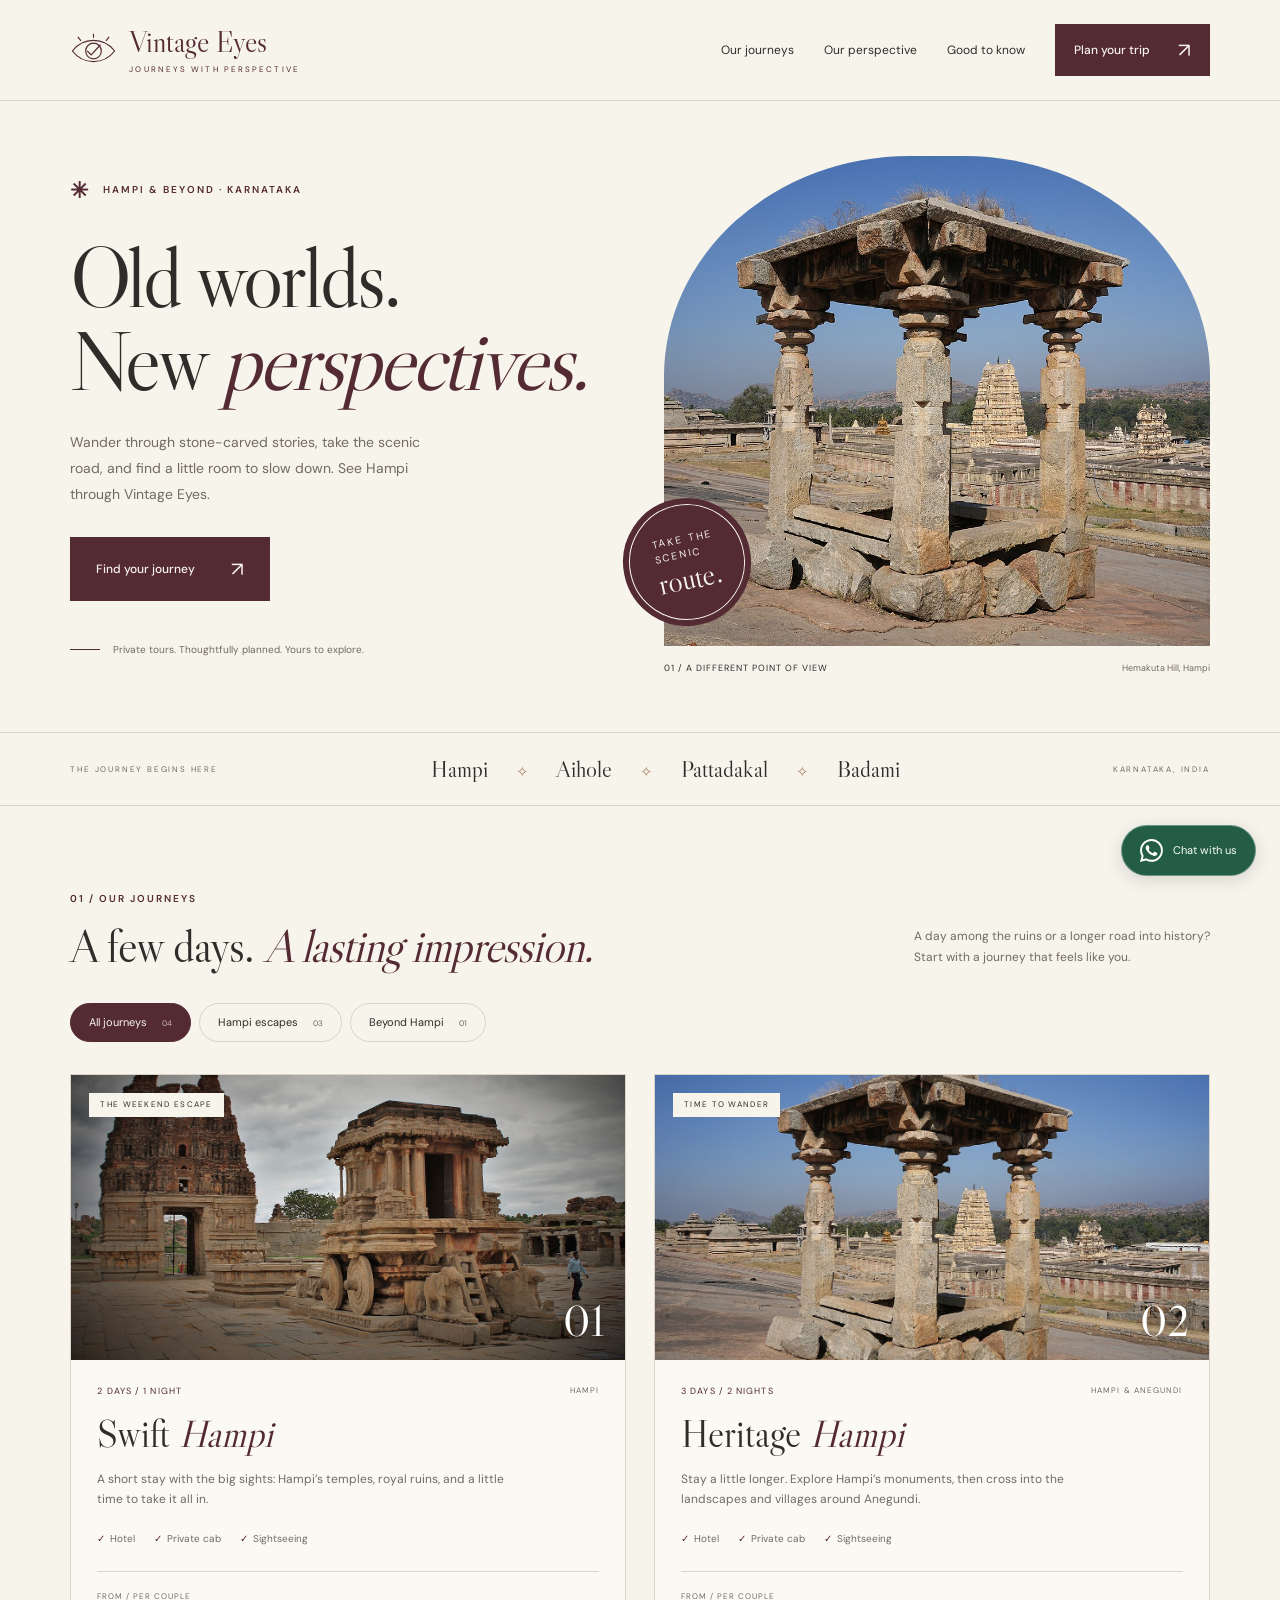
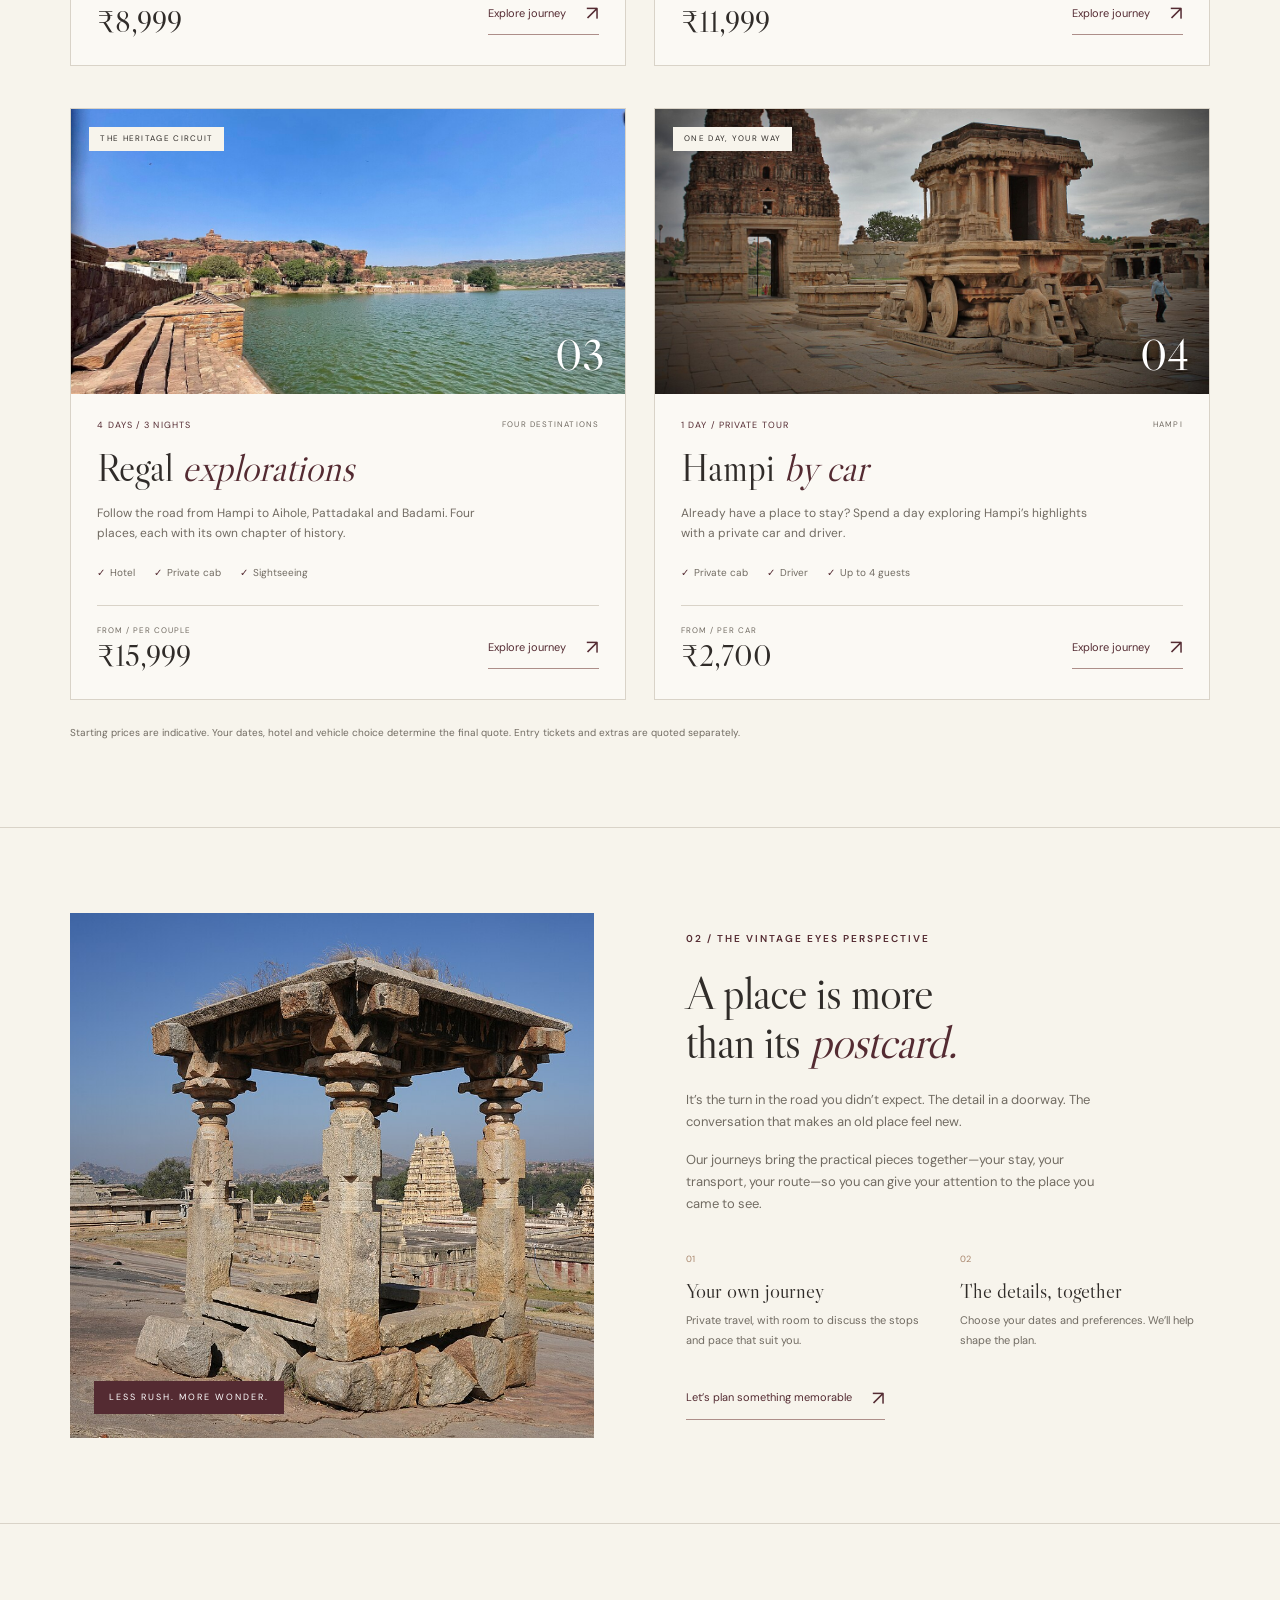
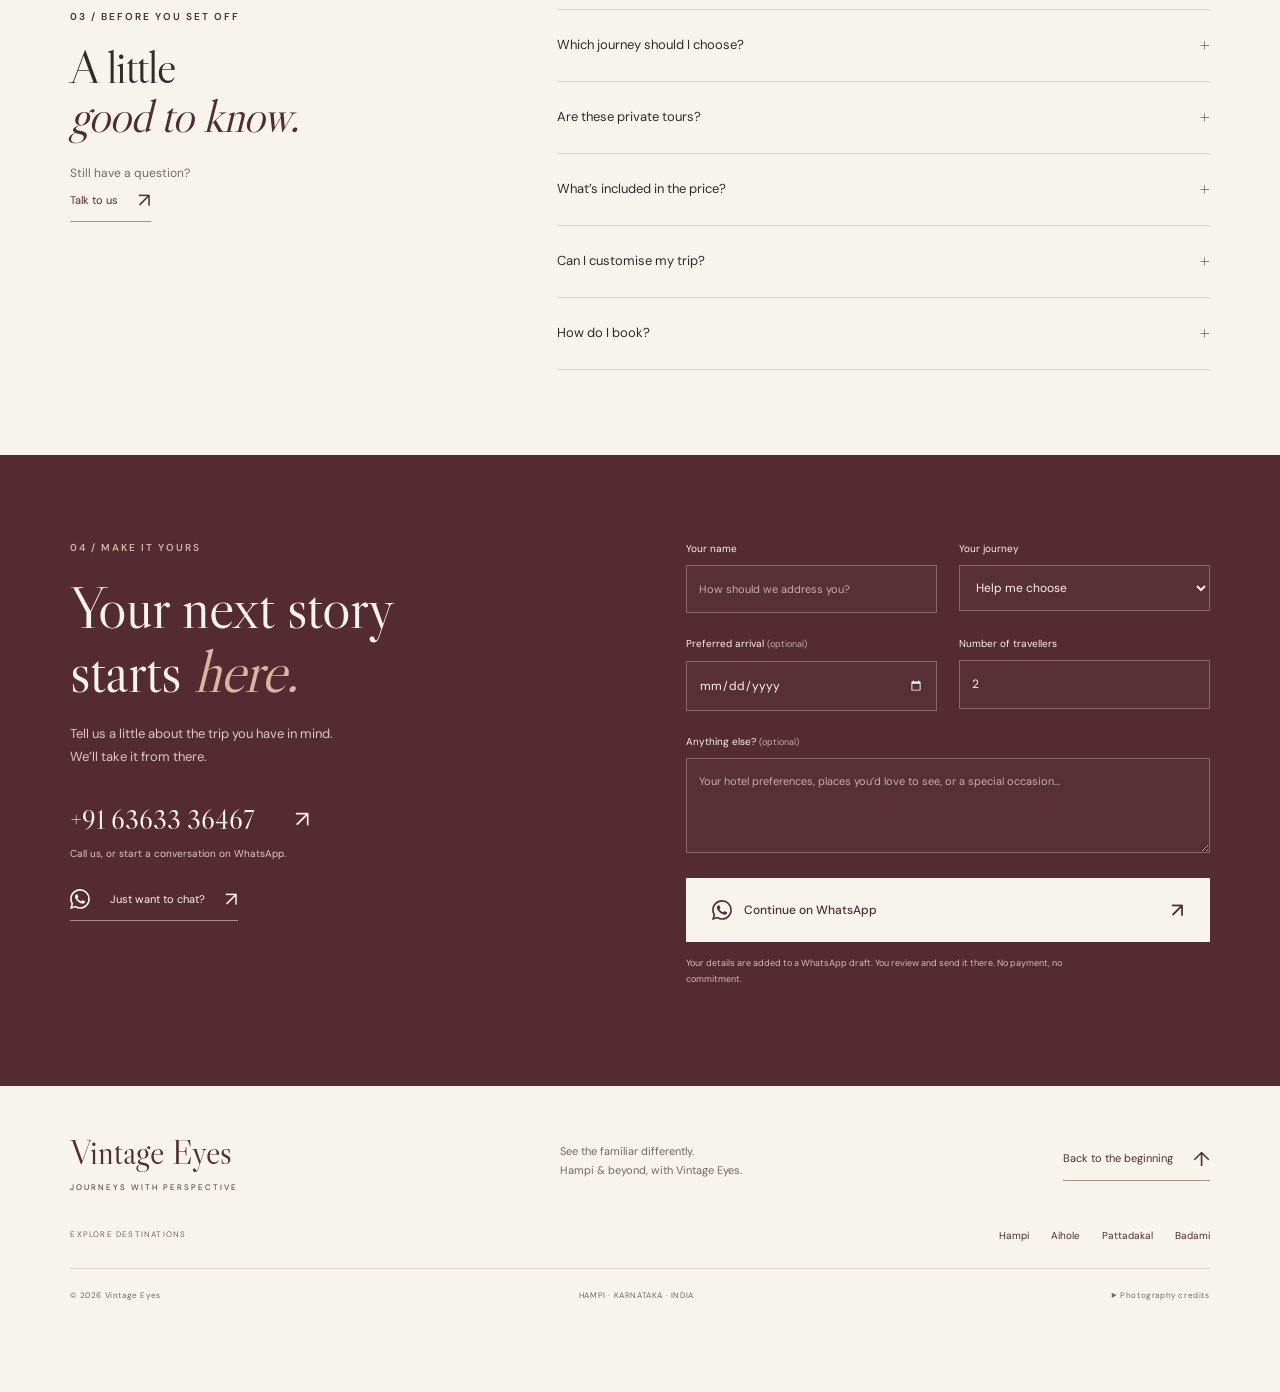
==== commit e26fa940: "Add destination guides and show relevant tours" ====
--- a/index.html
+++ b/index.html
@@ -28,7 +28,7 @@
       <div class="hero-copy"><p class="eyebrow"><span class="sun" aria-hidden="true">✳</span> HAMPI & BEYOND · KARNATAKA</p><h1 id="hero-title">Old worlds.<br>New <em>perspectives.</em></h1><p class="hero-description">Wander through stone-carved stories, take the scenic road, and find a little room to slow down. See Hampi through Vintage Eyes.</p><a href="#journeys" class="button">Find your journey <span aria-hidden="true">↗</span></a><div class="hero-footnote"><span class="line" aria-hidden="true"></span> Private tours. Thoughtfully planned. Yours to explore.</div></div>
       <figure class="hero-image"><img src="assets/images/hampi.jpg" alt="A stone pavilion on Hemakuta Hill overlooking Virupaksha Temple in Hampi" width="1280" height="853" fetchpriority="high"><figcaption><span>01 / A DIFFERENT POINT OF VIEW</span><span>Hemakuta Hill, Hampi</span></figcaption><div class="image-stamp" aria-hidden="true">TAKE THE<br>SCENIC<br><i>route.</i></div></figure>
     </section>
-    <div class="destination-strip"><span>THE JOURNEY BEGINS HERE</span><p>Hampi <i>✧</i> Aihole <i>✧</i> Pattadakal <i>✧</i> Badami</p><span>KARNATAKA, INDIA</span></div>
+    <div id="destinations" class="destination-strip"><span>THE JOURNEY BEGINS HERE</span><p><a href="destinations/hampi/">Hampi</a> <i aria-hidden="true">✧</i> <a href="destinations/aihole/">Aihole</a> <i aria-hidden="true">✧</i> <a href="destinations/pattadakal/">Pattadakal</a> <i aria-hidden="true">✧</i> <a href="destinations/badami/">Badami</a></p><span>KARNATAKA, INDIA</span></div>
     <section id="journeys" class="journeys section" aria-labelledby="journeys-title">
       <div class="section-heading"><div><p class="eyebrow">01 / OUR JOURNEYS</p><h2 id="journeys-title">A few days. <em>A lasting impression.</em></h2></div><p>A day among the ruins or a longer road into history?<br>Start with a journey that feels like you.</p></div>
       <div class="filters" aria-label="Filter journeys" hidden><button class="filter active" data-filter="all" aria-pressed="true">All journeys <span>04</span></button><button class="filter" data-filter="hampi" aria-pressed="false">Hampi escapes <span>03</span></button><button class="filter" data-filter="circuit" aria-pressed="false">Beyond Hampi <span>01</span></button></div>
@@ -50,7 +50,7 @@
   <path d="M13.601 2.326A7.85 7.85 0 0 0 7.994 0C3.627 0 .068 3.558.064 7.926c0 1.399.366 2.76 1.057 3.965L0 16l4.204-1.102a7.9 7.9 0 0 0 3.79.965h.004c4.368 0 7.926-3.558 7.93-7.93A7.9 7.9 0 0 0 13.6 2.326zM7.994 14.521a6.6 6.6 0 0 1-3.356-.92l-.24-.144-2.494.654.666-2.433-.156-.251a6.56 6.56 0 0 1-1.007-3.505c0-3.626 2.957-6.584 6.591-6.584a6.56 6.56 0 0 1 4.66 1.931 6.56 6.56 0 0 1 1.928 4.66c-.004 3.639-2.961 6.592-6.592 6.592m3.615-4.934c-.197-.099-1.17-.578-1.353-.646-.182-.065-.315-.099-.445.099-.133.197-.513.646-.627.775-.114.133-.232.148-.43.05-.197-.1-.836-.308-1.592-.985-.59-.525-.985-1.175-1.103-1.372-.114-.198-.011-.304.088-.403.087-.088.197-.232.296-.346.1-.114.133-.198.198-.33.065-.134.034-.248-.015-.347-.05-.099-.445-1.076-.612-1.47-.16-.389-.323-.335-.445-.34-.114-.007-.247-.007-.38-.007a.73.73 0 0 0-.529.247c-.182.198-.691.677-.691 1.654s.71 1.916.81 2.049c.098.133 1.394 2.132 3.383 2.992.47.205.84.326 1.129.418.475.152.904.129 1.246.08.38-.058 1.171-.48 1.338-.943.164-.464.164-.86.114-.943-.049-.084-.182-.133-.38-.232"/>
 </svg><span>Open WhatsApp</span></a></div></noscript></section>
   </main>
-  <footer class="site-footer"><div class="footer-top"><a class="footer-brand" href="./">Vintage Eyes<span>JOURNEYS WITH PERSPECTIVE</span></a><p>See the familiar differently.<br>Hampi & beyond, with Vintage Eyes.</p><a href="#main" class="text-link">Back to the beginning <span aria-hidden="true">↑</span></a></div><div class="footer-bottom"><span>© <span id="year">2026</span> Vintage Eyes</span><span>HAMPI · KARNATAKA · INDIA</span><details class="credits"><summary>Photography credits</summary><p>Hemakuta Hill: <a href="https://commons.wikimedia.org/wiki/File:Hampi_-_Hemakuta_Hill,_Virupaksha_Temple.jpg" target="_blank" rel="noopener noreferrer">Ingo Mehling</a>. Stone Chariot: <a href="https://commons.wikimedia.org/wiki/File:Stone_Chariot,_Hampi_2.jpg" target="_blank" rel="noopener noreferrer">Ajayreddykalavalli</a>. Agastya Lake: <a href="https://commons.wikimedia.org/wiki/File:Agastya_Lake_with_Badami_Temples.jpg" target="_blank" rel="noopener noreferrer">Mbigul</a>. All via Wikimedia Commons, <a href="https://creativecommons.org/licenses/by-sa/4.0/" target="_blank" rel="noopener noreferrer">CC BY-SA 4.0</a>. Images resized and cropped for display; image adaptations retain the same license.</p></details></div></footer>
+  <footer class="site-footer"><div class="footer-top"><a class="footer-brand" href="./">Vintage Eyes<span>JOURNEYS WITH PERSPECTIVE</span></a><p>See the familiar differently.<br>Hampi & beyond, with Vintage Eyes.</p><a href="#main" class="text-link">Back to the beginning <span aria-hidden="true">↑</span></a></div><nav class="footer-destinations" aria-label="Explore destinations"><span>EXPLORE DESTINATIONS</span><a href="destinations/hampi/">Hampi</a><a href="destinations/aihole/">Aihole</a><a href="destinations/pattadakal/">Pattadakal</a><a href="destinations/badami/">Badami</a></nav><div class="footer-bottom"><span>© <span id="year">2026</span> Vintage Eyes</span><span>HAMPI · KARNATAKA · INDIA</span><details class="credits"><summary>Photography credits</summary><p>Hemakuta Hill: <a href="https://commons.wikimedia.org/wiki/File:Hampi_-_Hemakuta_Hill,_Virupaksha_Temple.jpg" target="_blank" rel="noopener noreferrer">Ingo Mehling</a>. Stone Chariot: <a href="https://commons.wikimedia.org/wiki/File:Stone_Chariot,_Hampi_2.jpg" target="_blank" rel="noopener noreferrer">Ajayreddykalavalli</a>. Agastya Lake: <a href="https://commons.wikimedia.org/wiki/File:Agastya_Lake_with_Badami_Temples.jpg" target="_blank" rel="noopener noreferrer">Mbigul</a>. These three images are via Wikimedia Commons, <a href="https://creativecommons.org/licenses/by-sa/4.0/" target="_blank" rel="noopener noreferrer">CC BY-SA 4.0</a>. Durga Temple: <a href="https://commons.wikimedia.org/wiki/File:Durga_Temple_in_Aihole.jpg" target="_blank" rel="noopener noreferrer">IM3847</a>, <a href="https://creativecommons.org/licenses/by-sa/4.0/" target="_blank" rel="noopener noreferrer">CC BY-SA 4.0</a>. Pattadakal: <a href="https://commons.wikimedia.org/wiki/File:Virupaksha_Temple,_Pattadakal,_Karnataka.jpg" target="_blank" rel="noopener noreferrer">Mukul Banerjee</a>, <a href="https://creativecommons.org/licenses/by-sa/3.0/" target="_blank" rel="noopener noreferrer">CC BY-SA 3.0</a>. Images resized and cropped for display; image adaptations retain the same license.</p></details></div></footer>
 <a class="floating-whatsapp" href="https://wa.me/916363336467" target="_blank" rel="noopener noreferrer" aria-label="Chat with Vintage Eyes on WhatsApp"><svg xmlns="http://www.w3.org/2000/svg" width="16" height="16" fill="currentColor" class="whatsapp-icon" aria-hidden="true" focusable="false" viewBox="0 0 16 16">
   <path d="M13.601 2.326A7.85 7.85 0 0 0 7.994 0C3.627 0 .068 3.558.064 7.926c0 1.399.366 2.76 1.057 3.965L0 16l4.204-1.102a7.9 7.9 0 0 0 3.79.965h.004c4.368 0 7.926-3.558 7.93-7.93A7.9 7.9 0 0 0 13.6 2.326zM7.994 14.521a6.6 6.6 0 0 1-3.356-.92l-.24-.144-2.494.654.666-2.433-.156-.251a6.56 6.56 0 0 1-1.007-3.505c0-3.626 2.957-6.584 6.591-6.584a6.56 6.56 0 0 1 4.66 1.931 6.56 6.56 0 0 1 1.928 4.66c-.004 3.639-2.961 6.592-6.592 6.592m3.615-4.934c-.197-.099-1.17-.578-1.353-.646-.182-.065-.315-.099-.445.099-.133.197-.513.646-.627.775-.114.133-.232.148-.43.05-.197-.1-.836-.308-1.592-.985-.59-.525-.985-1.175-1.103-1.372-.114-.198-.011-.304.088-.403.087-.088.197-.232.296-.346.1-.114.133-.198.198-.33.065-.134.034-.248-.015-.347-.05-.099-.445-1.076-.612-1.47-.16-.389-.323-.335-.445-.34-.114-.007-.247-.007-.38-.007a.73.73 0 0 0-.529.247c-.182.198-.691.677-.691 1.654s.71 1.916.81 2.049c.098.133 1.394 2.132 3.383 2.992.47.205.84.326 1.129.418.475.152.904.129 1.246.08.38-.058 1.171-.48 1.338-.943.164-.464.164-.86.114-.943-.049-.084-.182-.133-.38-.232"/>
 </svg><span>Chat with us</span></a>
--- a/assets/css/style.css
+++ b/assets/css/style.css
@@ -39,6 +39,7 @@
 .tour-intro{font-size:13px;max-width:440px;color:var(--muted)}
 .tour-hero-actions{display:flex;gap:26px;align-items:center;margin:28px 0;flex-wrap:wrap}
 .tour-location{font-size:10px;letter-spacing:1px;color:var(--wine)}
+.tour-location a{border-bottom:1px solid #ad8e89;padding-bottom:2px}
 .tour-hero figure img{width:100%;height:380px;border-radius:45% 45% 0 0}
 .tour-hero figcaption{font-size:8px;letter-spacing:1.5px;margin-top:14px;color:var(--muted)}
 .tour-section-nav{position:sticky;top:0;z-index:15;background:var(--paper);padding:18px 5.5%;border-top:1px solid var(--line);border-bottom:1px solid var(--line);gap:28px;overflow-x:auto;white-space:nowrap}
@@ -103,3 +104,46 @@
 .other-tour:hover{background:#eee8dc}
 @media(max-width:1050px){.tour-layout{grid-template-columns:minmax(0,1fr) 275px;gap:4%}.tour-section-nav{gap:20px}.stop-list{grid-template-columns:1fr}.stay-options{grid-template-columns:1fr}.stay-options article{display:grid;grid-template-columns:90px 1fr;gap:10px;align-items:center}.stay-options h3{margin:0}.stay-options p:not(.eyebrow){grid-column:2}.tour-sidebar{padding:20px}.other-tour strong{font-size:22px}}
 @media(max-width:760px){.floating-whatsapp{right:16px;bottom:16px;padding:13px}.floating-whatsapp>span{display:none}.breadcrumbs{padding:20px 6% 0;font-size:9px;gap:9px}.tour-hero{grid-template-columns:1fr;gap:30px;padding-top:30px;padding-bottom:35px}.tour-hero h1{font-size:65px;letter-spacing:-1px}.tour-tagline{font-size:28px}.tour-hero figure img{height:300px}.tour-section-nav{width:100%;padding:15px 6%;flex-wrap:nowrap;gap:22px}.tour-section-nav a{font-size:10px}.tour-layout{display:flex;flex-direction:column;padding-top:35px;gap:35px}.tour-content{width:100%}.tour-sidebar{order:-1;width:100%;position:static;display:grid;grid-template-columns:1fr 1fr;gap:0 20px;padding:22px}.tour-sidebar>.eyebrow,.tour-sidebar>h2,.tour-sidebar>.section-note,.tour-sidebar>.button,.tour-sidebar>.sidebar-call{grid-column:1/-1}.tour-sidebar h2{margin-bottom:15px}.tour-sidebar dl{grid-column:1}.sidebar-price{margin:5px 0;grid-column:2;padding-left:10px}.sidebar-price strong{font-size:38px}.tour-sidebar dl>div{grid-template-columns:1fr;gap:3px}.tour-sidebar .section-note{margin-top:14px}.tour-section h2{font-size:36px}.tour-section{padding-bottom:35px;margin-bottom:35px}.day-itinerary{padding:20px}.day-heading{gap:12px}.day-number{font-size:32px}.day-heading h3{font-size:25px}.stop-list{grid-template-columns:1fr}.included-grid{grid-template-columns:1fr;gap:25px}.transfer-details{padding:20px}.stay-options article{grid-template-columns:1fr;gap:5px}.stay-options p:not(.eyebrow){grid-column:1}.other-journeys>div{grid-template-columns:1fr;gap:12px}.other-tour strong{font-size:27px}.tour-page .plan h2{font-size:54px}}
+
+/* Destination guides and links shared across the website. */
+.destination-strip a{transition:color .2s;position:relative}
+.destination-strip a:hover{color:var(--wine);text-decoration:underline;text-underline-offset:5px;text-decoration-thickness:1px}
+.footer-destinations{display:flex;align-items:center;flex-wrap:wrap;gap:22px;padding:0 0 24px;font-size:10px;color:var(--wine)}
+.footer-destinations>span{font-size:8px;letter-spacing:1.2px;color:var(--muted);margin-right:auto}
+.footer-destinations a:hover,.footer-destinations a[aria-current="page"]{text-decoration:underline;text-underline-offset:4px}
+.destination-hero h1{font-size:clamp(68px,7vw,110px)}
+.destination-overview{display:grid;grid-template-columns:1fr 1.35fr;gap:8%;border-bottom:1px solid var(--line)}
+.destination-overview h2{margin-top:18px}
+.destination-overview>div>p{font-size:14px;line-height:1.95;color:var(--muted);max-width:650px}
+.destination-facts{display:grid;grid-template-columns:1fr 1fr;gap:25px;margin-top:30px;padding-top:22px;border-top:1px solid var(--line)}
+.destination-facts span{font-size:8px;letter-spacing:1.4px;color:#9b7f6a}
+.destination-facts p{font-size:11px;color:var(--wine);margin-top:7px}
+.destination-highlights h2,.destination-visit h2,.destination-related h2{margin:18px 0 30px;font-size:48px}
+.destination-highlight-grid{display:grid;grid-template-columns:1fr 1fr;gap:24px}
+.destination-highlight{border:1px solid var(--line);padding:30px;background:#fbf9f4}
+.destination-highlight>.eyebrow{color:#ad8e7b;font-size:11px}
+.destination-highlight h3{font:30px/1.2 var(--serif);margin:18px 0 14px;color:var(--wine)}
+.destination-highlight p{font-size:12px;color:var(--muted);max-width:470px;line-height:1.9}
+.destination-visit{background:#eee8dc;max-width:none}
+.destination-visit-grid{display:grid;grid-template-columns:repeat(3,1fr);gap:35px}
+.destination-visit-grid h3{font:28px var(--serif);margin-bottom:15px}
+.destination-visit-grid p{font-size:12px;color:var(--muted);line-height:1.9}
+.destination-visit>.section-note{margin-top:30px}
+.destination-sources{font-size:9px;color:var(--muted);margin-top:15px;line-height:1.9}
+.destination-sources a{text-decoration:underline;text-underline-offset:2px}
+.destination-tours .section-note{margin-bottom:26px}
+.destination-tours .circuit-note{background:#eee8dc;border-left:2px solid #ad8e89;padding:14px 18px;font-size:11px;max-width:800px}
+.destination-tours .single-tour{grid-template-columns:1fr}
+.single-tour .tour-card{display:grid;grid-template-columns:1.1fr 1fr}
+.single-tour .tour-image img{height:100%;min-height:315px;max-height:430px}
+.single-tour .tour-body{padding:35px}
+.destination-related{border-top:1px solid var(--line)}
+.destination-related>div{display:grid;grid-template-columns:repeat(3,1fr);gap:25px}
+.destination-related-card img{width:100%;height:210px;transition:opacity .2s}
+.destination-related-card:hover img{opacity:.85}
+.destination-related-card>div{display:flex;justify-content:space-between;align-items:center;margin-top:15px;gap:15px;color:var(--wine)}
+.destination-related-card h3{font:32px var(--serif)}
+.destination-related-card>div>span{font-size:23px}
+.destination-related-card>p{font-size:10px;color:var(--muted);margin-top:7px}
+@media(max-width:1000px){.destination-visit-grid{gap:25px}.destination-related-card img{height:170px}.single-tour .tour-body{padding:25px}}
+@media(max-width:760px){.footer-destinations{gap:16px;justify-content:flex-start;font-size:10px}.footer-destinations>span{width:100%;margin-right:0}.destination-hero h1{font-size:72px;overflow-wrap:break-word}.destination-overview{grid-template-columns:1fr;gap:25px}.destination-overview h2{font-size:46px}.destination-overview>div>p{font-size:13px}.destination-facts{gap:20px}.destination-highlights h2,.destination-visit h2,.destination-related h2{font-size:40px}.destination-highlight-grid,.destination-visit-grid,.destination-related>div{grid-template-columns:1fr;gap:20px}.destination-highlight{padding:25px}.destination-highlight h3{font-size:29px}.destination-visit-grid{gap:28px}.single-tour .tour-card{display:block}.single-tour .tour-image img{min-height:0;height:280px}.destination-related-card img{height:240px}.destination-related-card h3{font-size:33px}.destination-page .plan h2{font-size:50px}}
